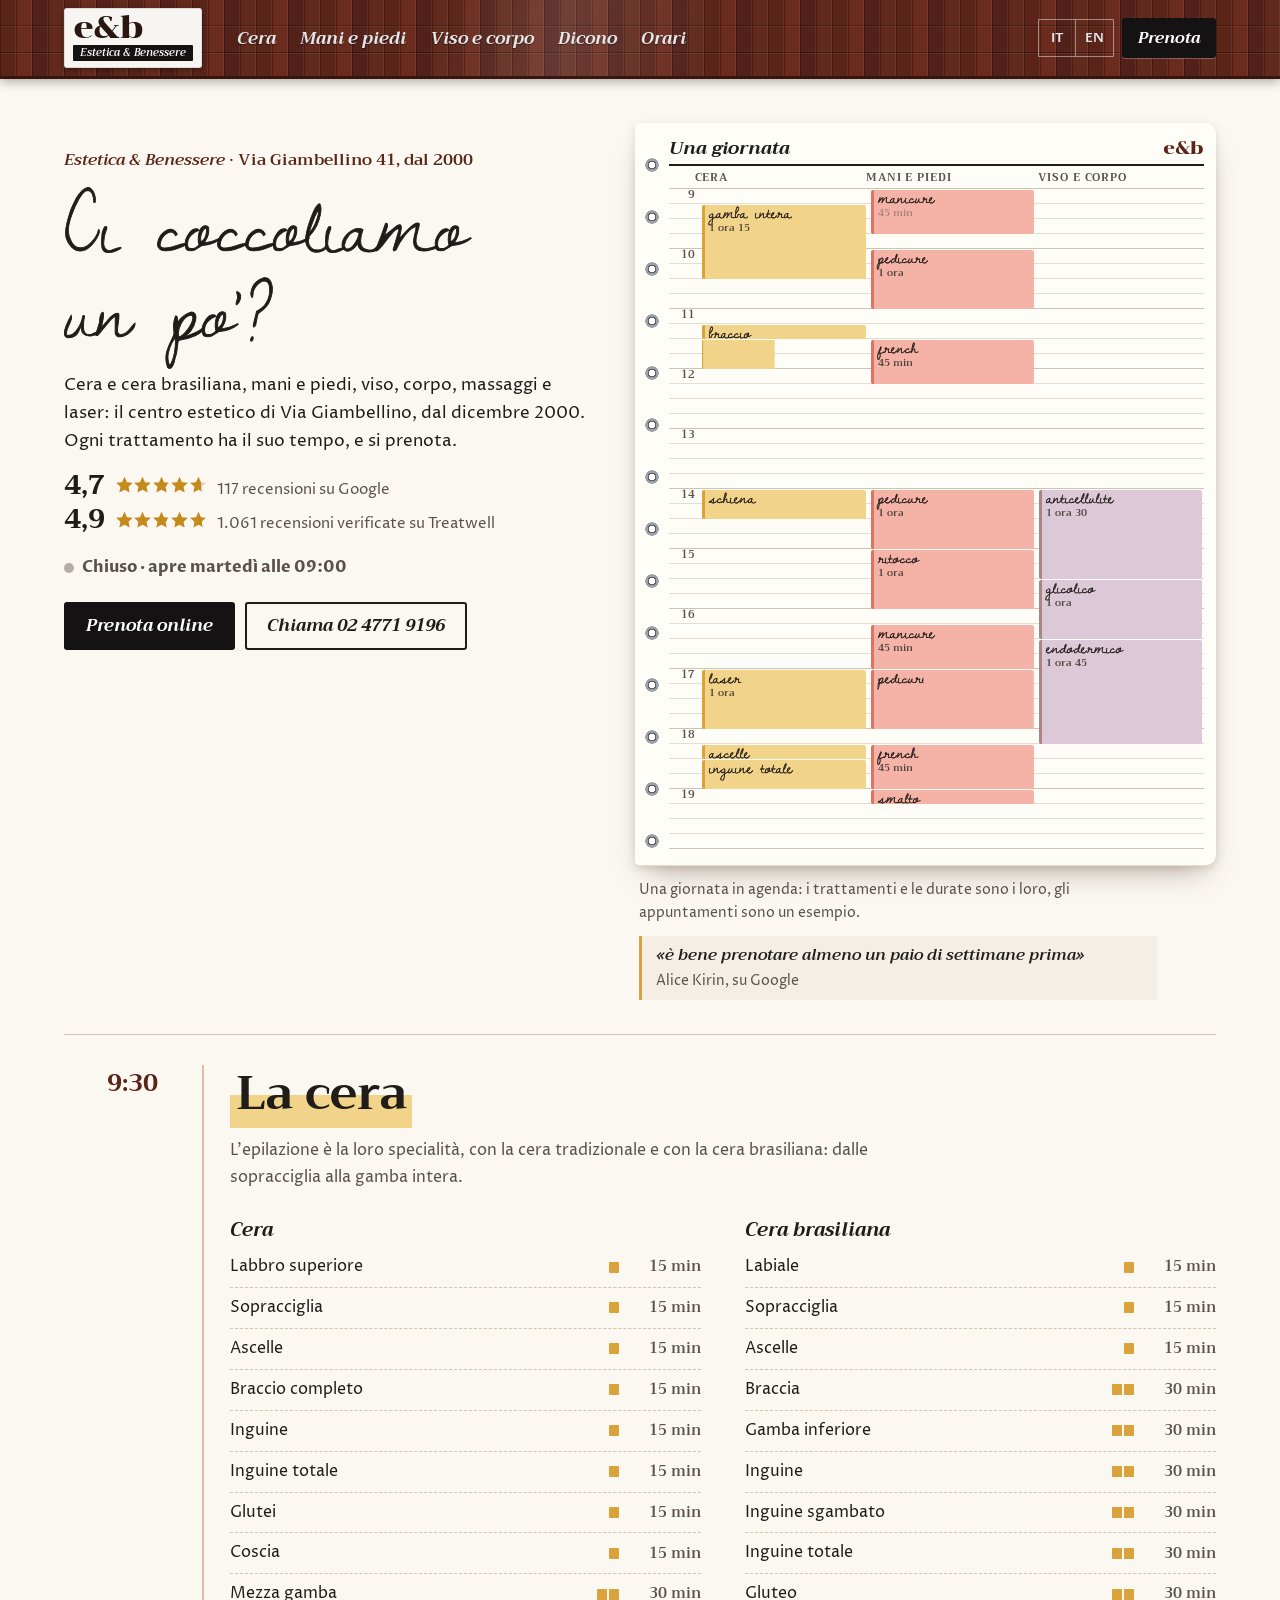
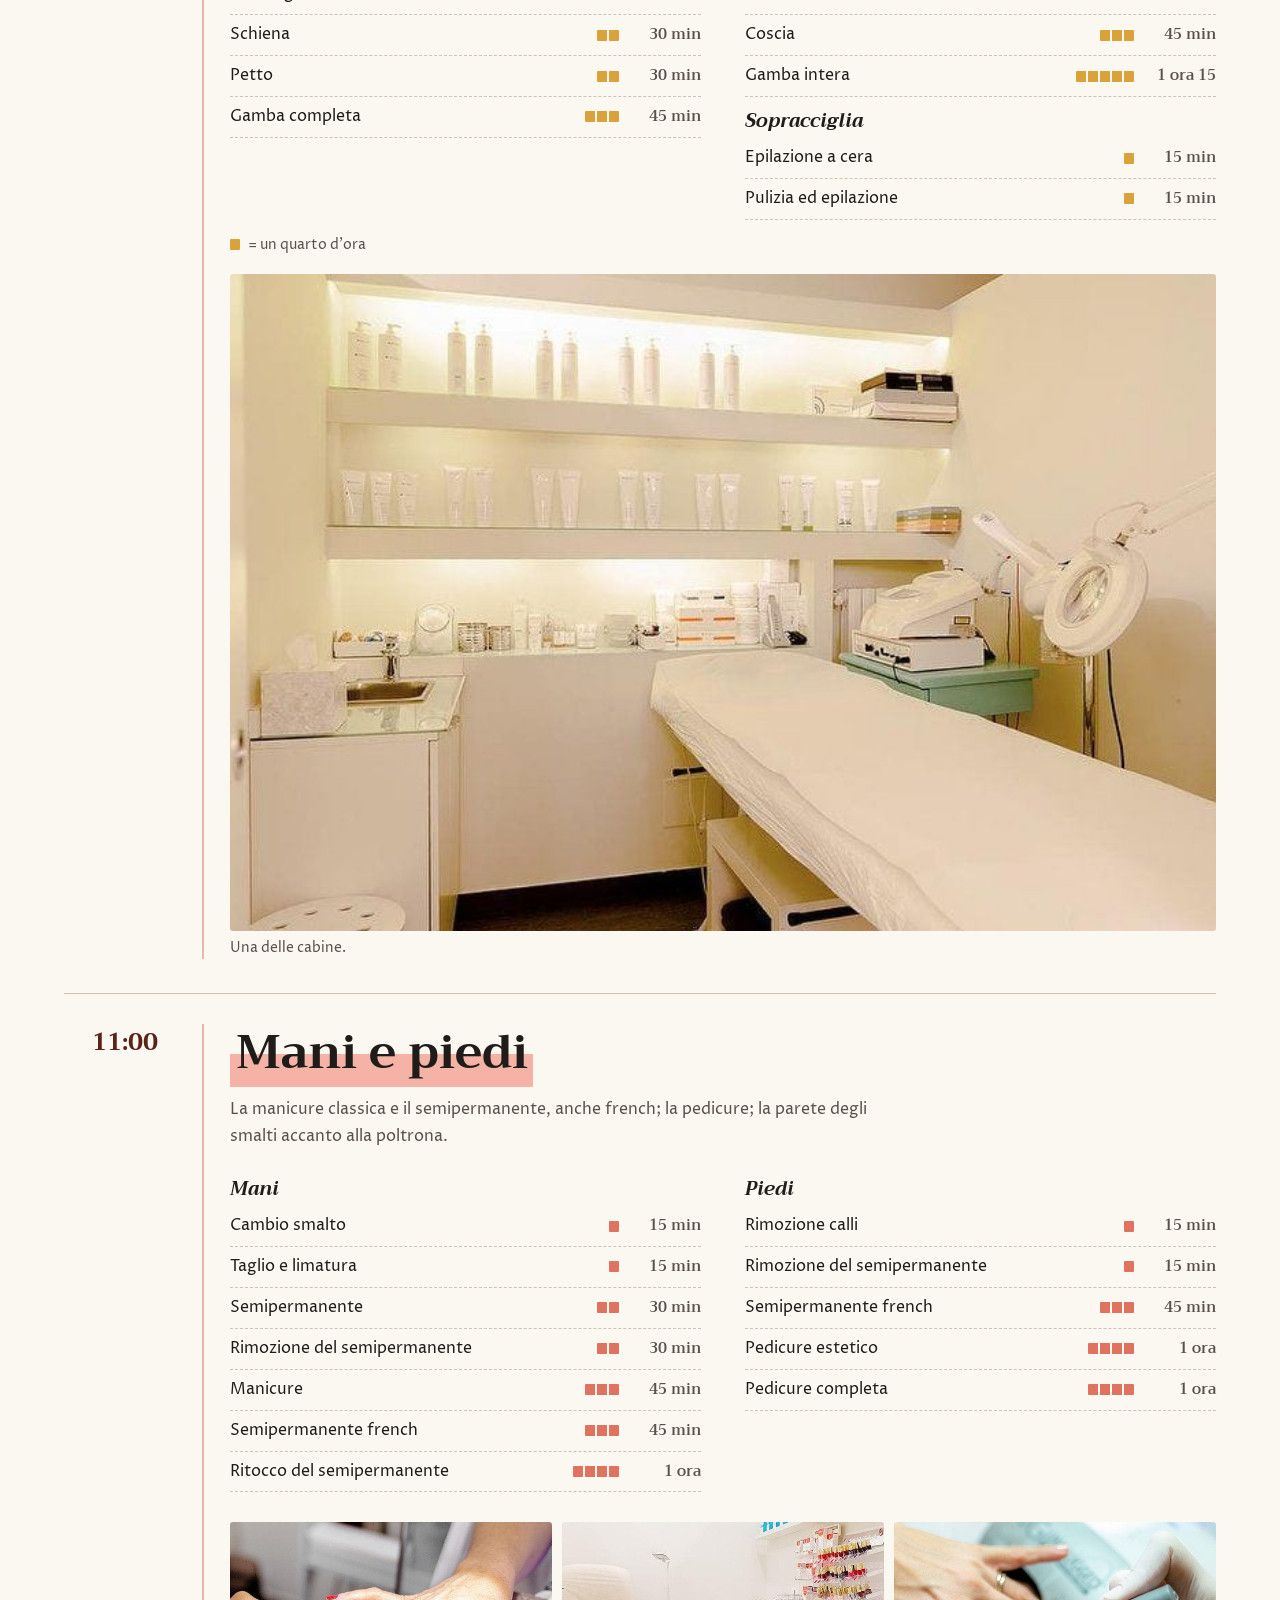
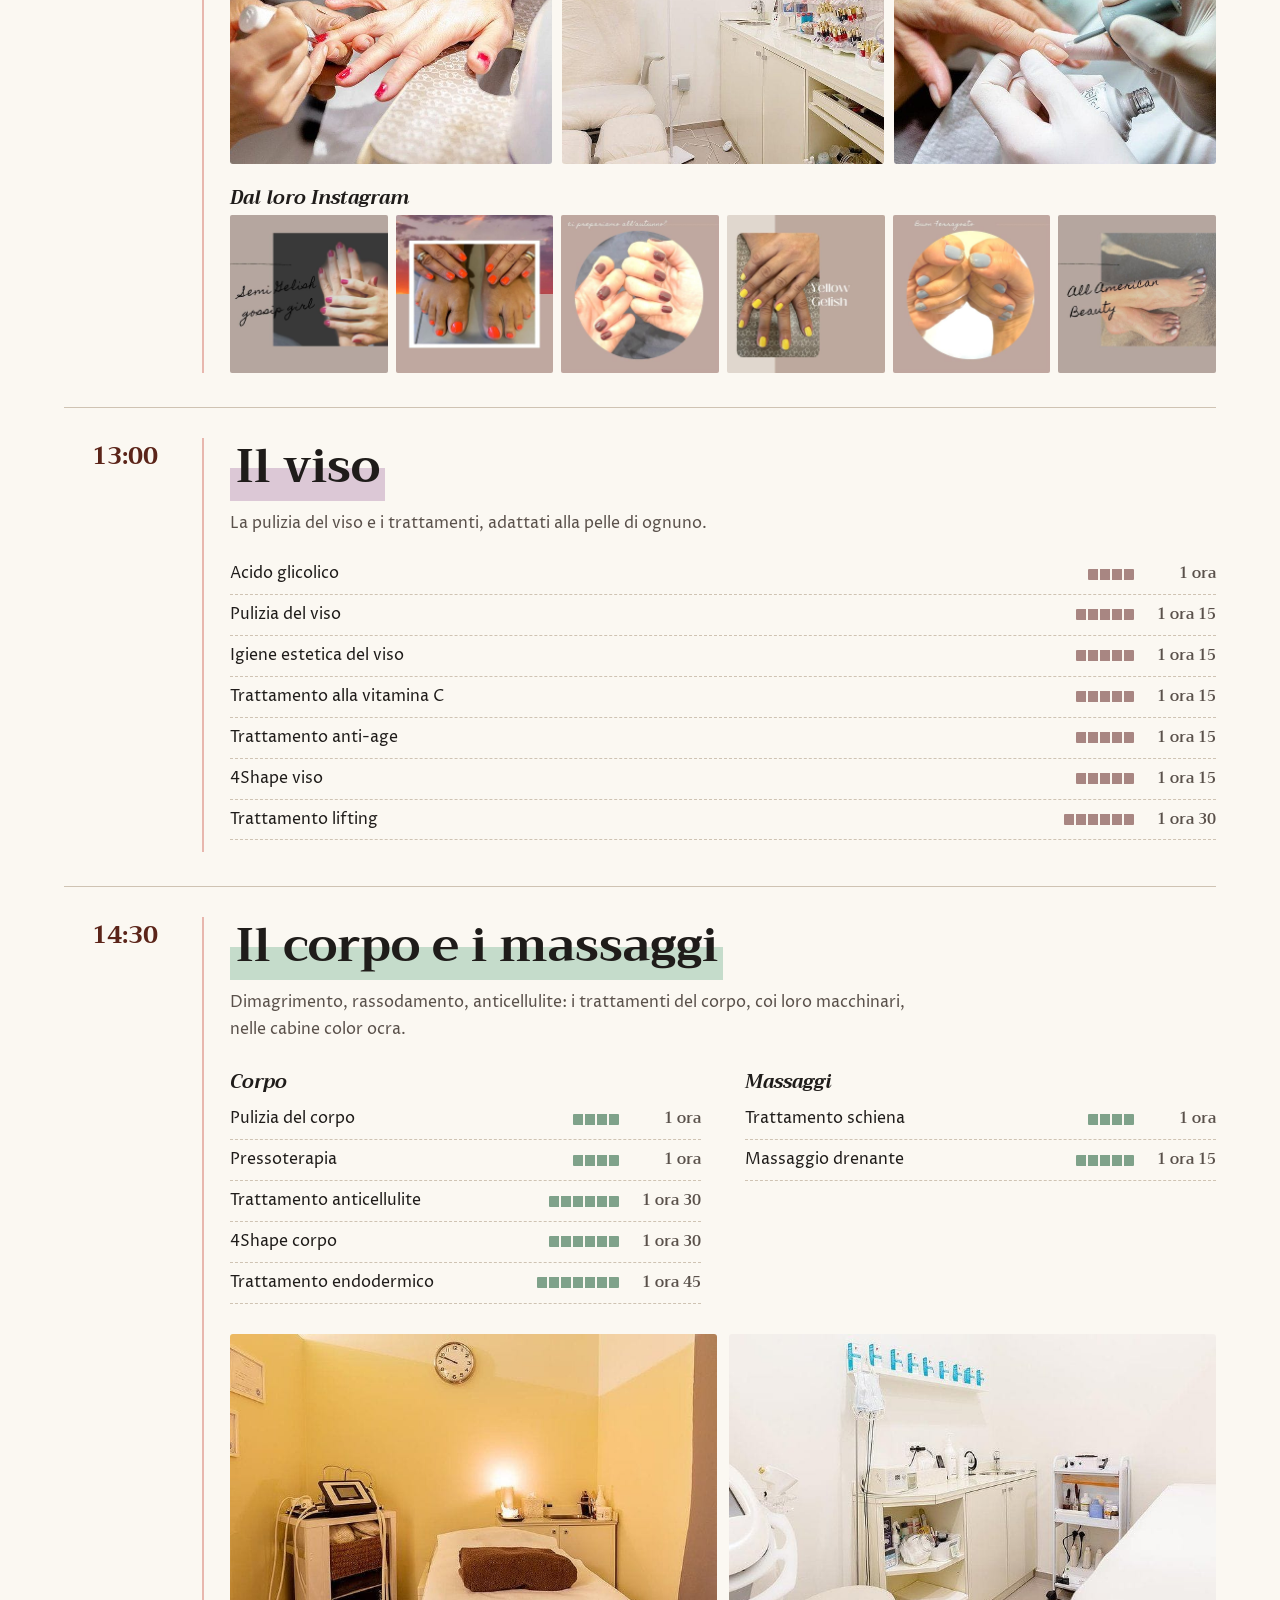
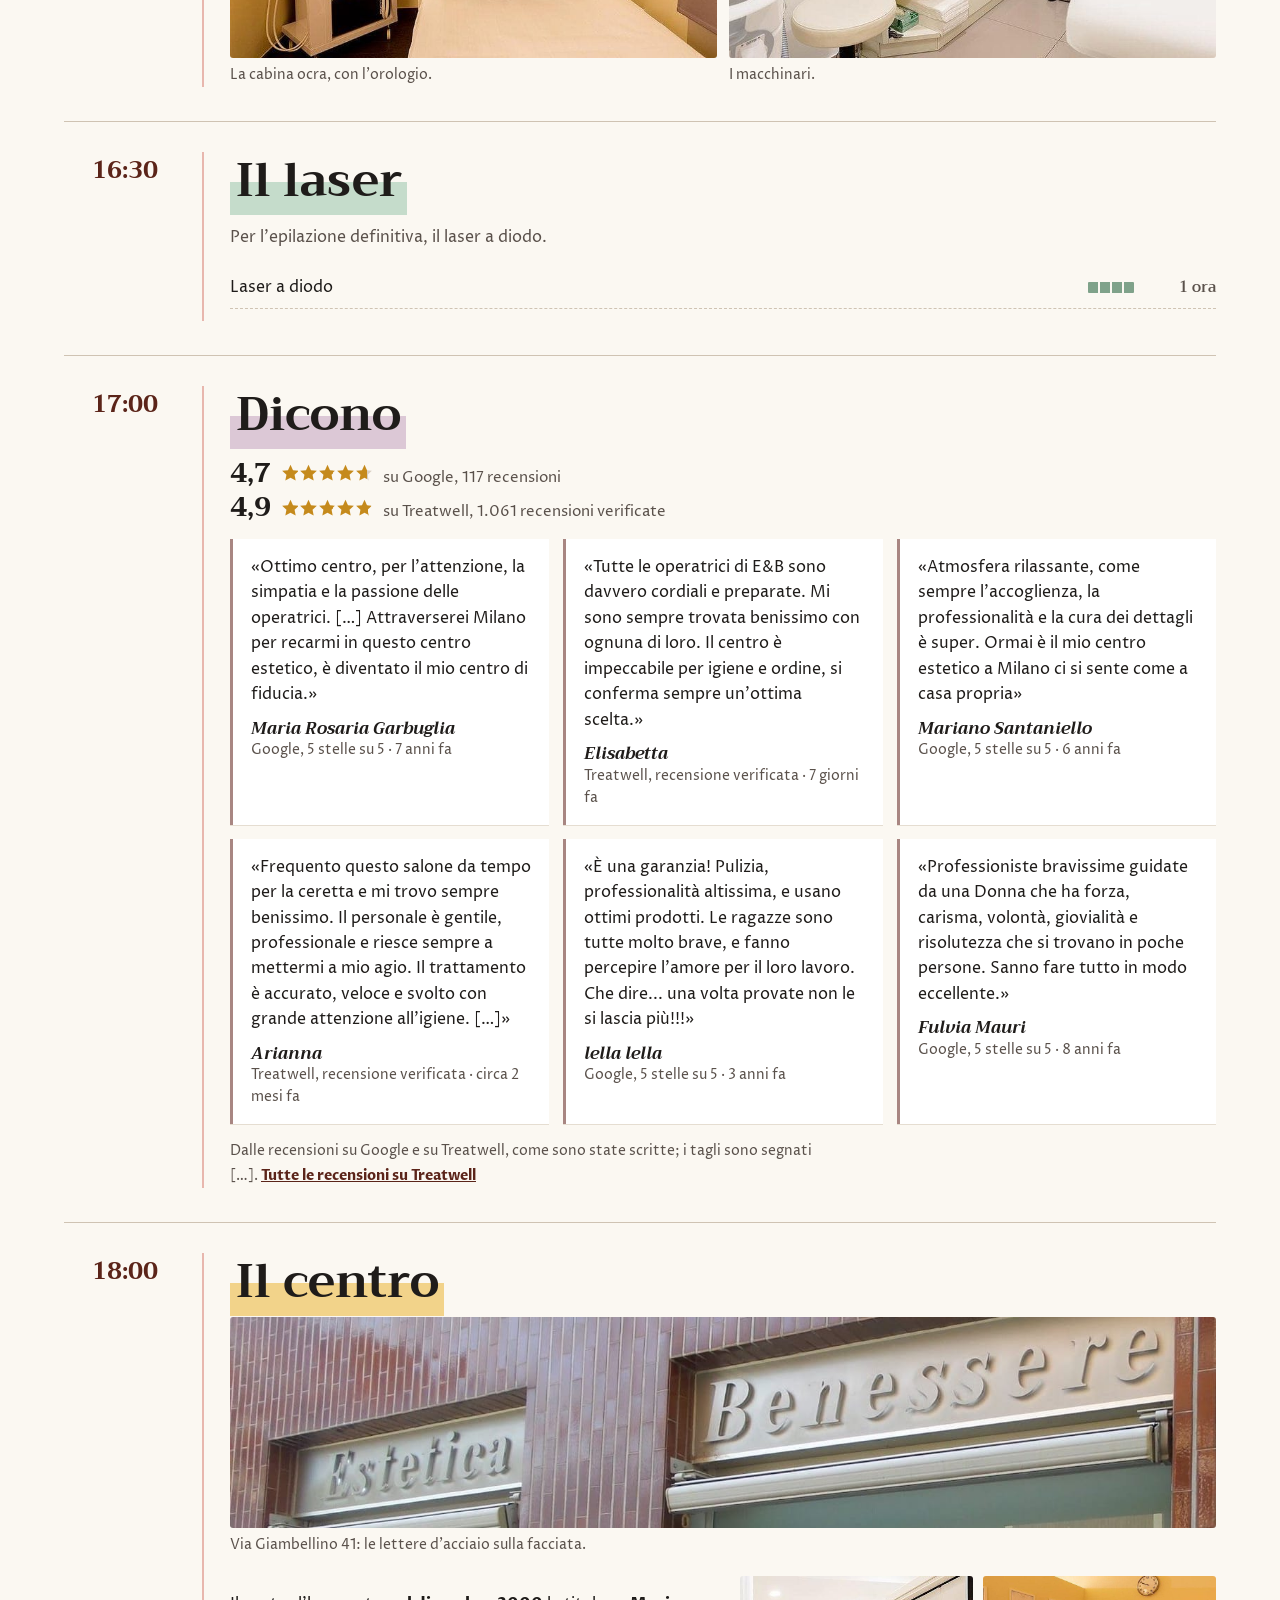
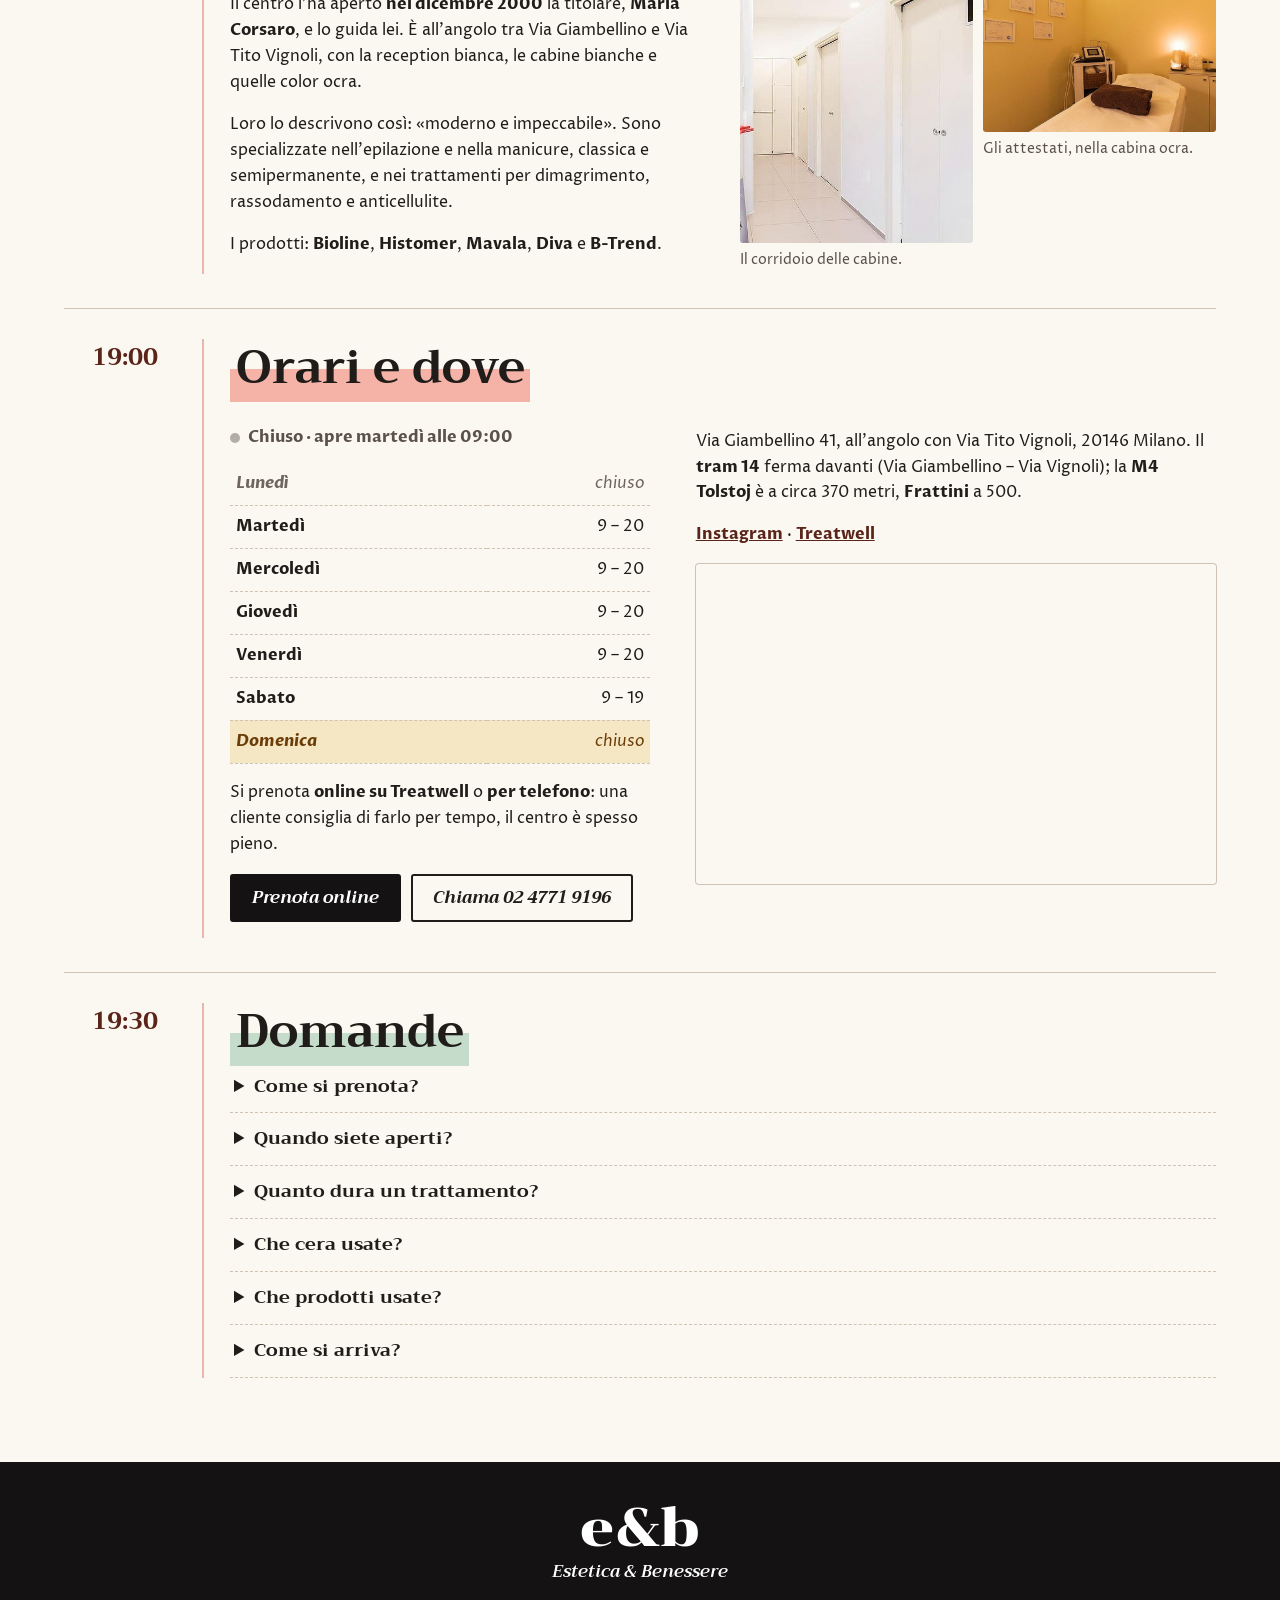
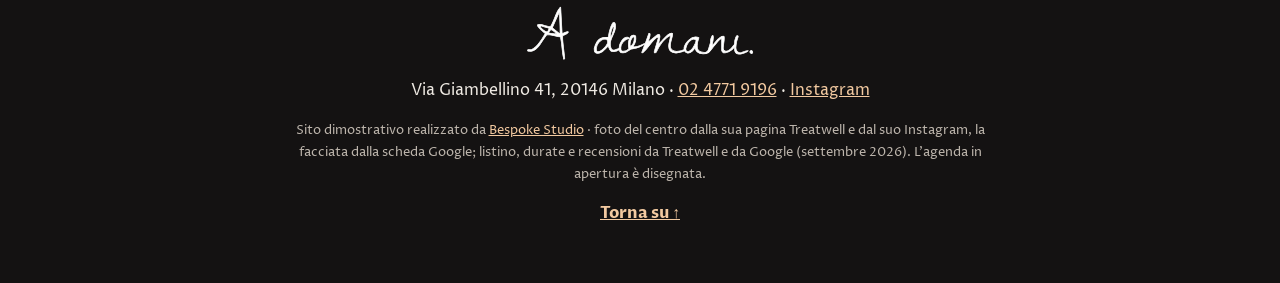
==== index.html @ 87dbe79f "E & B Estetica e Benessere — ci coccoliamo un po'? La loro agenda: una giornata del centro dalle 9 a" ====
<!DOCTYPE html>
<html lang="it" class="no-js">
<head>
<meta charset="utf-8">
<meta name="viewport" content="width=device-width, initial-scale=1">
<script>(function(){var r=document.documentElement;r.classList.remove('no-js');
/* la firma: finché main.js non parte l'agenda è la pagina vuota; se il codice non arriva, dopo 2,5 s la pagina va allo stato finale */
try{if(!matchMedia('(prefers-reduced-motion: reduce)').matches){r.classList.add('firma-attesa');window.__attesaAgenda=setTimeout(function(){r.classList.remove('firma-attesa')},2500)}}catch(e){}})()</script>
<title>E &amp; B Estetica e Benessere — Centro estetico in Via Giambellino 41, Milano</title>
<meta name="description" content="E &amp; B Estetica e Benessere, Via Giambellino 41 a Milano, dal 2000: cera e cera brasiliana, mani e piedi, viso, corpo, massaggi e laser. Si prenota online o allo 02 4771 9196. Dal martedì al sabato.">
<link rel="canonical" href="https://rotenzark.github.io/eb-estetica-benessere-giambellino/">
<meta property="og:type" content="website">
<meta property="og:title" content="E &amp; B Estetica e Benessere — Ci coccoliamo un po'?">
<meta property="og:description" content="Via Giambellino 41, Milano, dal 2000: cera, mani e piedi, viso, corpo, massaggi, laser. L'agenda della giornata, coi trattamenti e le durate.">
<meta property="og:image" content="https://rotenzark.github.io/eb-estetica-benessere-giambellino/img/og.jpg">
<meta property="og:url" content="https://rotenzark.github.io/eb-estetica-benessere-giambellino/">
<meta property="og:locale" content="it_IT">
<meta name="twitter:card" content="summary_large_image">
<meta name="theme-color" content="#5B2419">
<link rel="icon" href="img/favicon.svg" type="image/svg+xml">
<link rel="icon" href="img/favicon-32.png" sizes="32x32" type="image/png">
<link rel="apple-touch-icon" href="img/apple-touch-icon.png">
<link rel="preconnect" href="https://fonts.googleapis.com">
<link rel="preconnect" href="https://fonts.gstatic.com" crossorigin>
<link href="https://fonts.googleapis.com/css2?family=Chonburi&amp;family=Dawning+of+a+New+Day&amp;family=Proza+Libre:ital,wght@0,400;0,600;0,700;1,400&amp;family=Trirong:ital,wght@0,400;0,600;0,700;1,600;1,700&amp;display=swap" rel="stylesheet">
<link rel="stylesheet" href="css/styles.css?v=1">
<script src="https://cdn.jsdelivr.net/npm/gsap@3.12.5/dist/gsap.min.js" defer></script>
<script src="https://cdn.jsdelivr.net/npm/gsap@3.12.5/dist/ScrollTrigger.min.js" defer></script>
<script src="js/main.js?v=1" defer></script>
<script type="application/ld+json">
{"@context":"https://schema.org","@type":"BeautySalon","name":"E & B Estetica e Benessere","alternateName":"Estetica Benessere","description":"Centro estetico in Via Giambellino 41 a Milano, aperto nel dicembre 2000 dalla titolare Maria Corsaro: epilazione con cera e cera brasiliana, manicure e pedicure, trattamenti viso e corpo, massaggi, laser a diodo.","url":"https://rotenzark.github.io/eb-estetica-benessere-giambellino/","image":"https://rotenzark.github.io/eb-estetica-benessere-giambellino/img/og.jpg","telephone":"+39 02 4771 9196","foundingDate":"2000-12","founder":{"@type":"Person","name":"Maria Corsaro"},"address":{"@type":"PostalAddress","streetAddress":"Via Giambellino 41 (angolo Via Tito Vignoli)","postalCode":"20146","addressLocality":"Milano","addressRegion":"MI","addressCountry":"IT"},"geo":{"@type":"GeoCoordinates","latitude":45.45042,"longitude":9.14858},"openingHoursSpecification":[{"@type":"OpeningHoursSpecification","dayOfWeek":["Tuesday","Wednesday","Thursday","Friday"],"opens":"09:00","closes":"20:00"},{"@type":"OpeningHoursSpecification","dayOfWeek":"Saturday","opens":"09:00","closes":"19:00"}],"sameAs":["https://www.instagram.com/estetica.ebenessere/","https://www.treatwell.it/salone/e-b-estetica-e-benessere/"],"aggregateRating":{"@type":"AggregateRating","ratingValue":"4.7","reviewCount":"117","bestRating":"5"}}
</script>
<script type="application/ld+json">
{"@context":"https://schema.org","@type":"FAQPage","mainEntity":[
{"@type":"Question","name":"Come si prenota da E & B Estetica e Benessere?","acceptedAnswer":{"@type":"Answer","text":"Online su Treatwell, oppure per telefono allo 02 4771 9196."}},
{"@type":"Question","name":"Quando è aperto il centro?","acceptedAnswer":{"@type":"Answer","text":"Dal martedì al venerdì dalle 9 alle 20, il sabato dalle 9 alle 19. La domenica e il lunedì è chiuso."}},
{"@type":"Question","name":"Quanto dura un trattamento?","acceptedAnswer":{"@type":"Answer","text":"Dipende dal trattamento: 15 minuti la cera alle ascelle o alle sopracciglia, 45 minuti la manicure, un'ora la pedicure, un'ora e un quarto la pulizia del viso, un'ora e tre quarti il trattamento endodermico. Nel listino ogni trattamento ha la sua durata."}},
{"@type":"Question","name":"Che cera usate?","acceptedAnswer":{"@type":"Answer","text":"La cera tradizionale e la cera brasiliana, per tutte le zone: dalle sopracciglia alle gambe. Per l'epilazione definitiva c'è il laser a diodo."}},
{"@type":"Question","name":"Che prodotti usate?","acceptedAnswer":{"@type":"Answer","text":"Bioline, Histomer, Mavala, Diva e B-Trend."}},
{"@type":"Question","name":"Come si arriva?","acceptedAnswer":{"@type":"Answer","text":"Il centro è in Via Giambellino 41, all'angolo con Via Tito Vignoli. Il tram 14 ferma davanti (Via Giambellino – Via Vignoli); la M4 Tolstoj è a circa 370 metri."}}
]}
</script>
</head>
<body>

<a class="salta" href="#contenuto" data-i18n="m.salta">Vai al contenuto</a>

<header class="facciata" id="testata">
  <div class="facciata__dentro">
    <a class="marchio" href="#inizio" aria-label="E &amp; B Estetica e Benessere, torna all'inizio" data-i18n-aria="m.top">
      <span class="marchio__eb" aria-hidden="true">e&amp;b</span>
      <span class="marchio__nastro" aria-hidden="true">Estetica &amp; Benessere</span>
    </a>
    <nav id="mainNav" class="voci" aria-label="Le ore della giornata" data-i18n-aria="m.nav">
      <a href="#cera" data-i18n="n.cera">Cera</a>
      <a href="#mani" data-i18n="n.mani">Mani e piedi</a>
      <a href="#viso" data-i18n="n.viso">Viso e corpo</a>
      <a href="#dicono" data-i18n="n.dicono">Dicono</a>
      <a href="#orari" data-i18n="n.orari">Orari</a>
    </nav>
    <div class="facciata__azioni">
      <div class="lingue" role="group" aria-label="Lingua" data-i18n-aria="m.lingua">
        <button type="button" data-lang="it" aria-pressed="true">IT</button>
        <button type="button" data-lang="en" aria-pressed="false">EN</button>
      </div>
      <a class="prenota" href="https://www.treatwell.it/salone/e-b-estetica-e-benessere/" target="_blank" rel="noopener" data-i18n="t.prenota">Prenota</a>
      <button id="burger" class="burger" type="button" aria-expanded="false" aria-controls="menuMobile" aria-label="Apri il menu" data-i18n-aria="m.menu"><span></span><span></span><span></span></button>
    </div>
  </div>
</header>

<nav id="menuMobile" class="menu-mobile" hidden aria-label="Le ore della giornata" data-i18n-aria="m.nav">
  <a href="#cera" data-i18n="n.cera">Cera</a>
  <a href="#mani" data-i18n="n.mani">Mani e piedi</a>
  <a href="#viso" data-i18n="n.viso">Viso e corpo</a>
  <a href="#laser" data-i18n="n.laser">Laser</a>
  <a href="#dicono" data-i18n="n.dicono">Dicono</a>
  <a href="#centro" data-i18n="n.centro">Il centro</a>
  <a href="#orari" data-i18n="n.orari">Orari</a>
  <a class="menu-mobile__chiama" href="tel:+390247719196"><span data-i18n="t.chiama">Chiama</span> <span class="intero">02 4771 9196</span></a>
</nav>

<main id="contenuto">

  <!-- ══════ L'APERTURA: la frase scritta a mano e l'agenda di oggi ══════ -->
  <section id="inizio" class="apertura" aria-labelledby="titolo">
    <div class="apertura__testo">
      <p class="apertura__sopra"><span class="corsivo" data-i18n="h.sopra">Estetica &amp; Benessere</span> <span data-i18n="h.dove">· Via Giambellino 41, dal 2000</span></p>
      <h1 id="titolo" class="apertura__titolo" data-i18n="h.titolo">Ci coccoliamo un po'?</h1>
      <p class="apertura__frase" data-i18n="h.testo">Cera e cera brasiliana, mani e piedi, viso, corpo, massaggi e laser: il centro estetico di Via Giambellino, dal dicembre 2000. Ogni trattamento ha il suo tempo, e si prenota.</p>
      <div class="voti">
        <p class="voto"><b class="voto__n" data-i18n="h.ng">4,7</b> <span class="stelle" aria-hidden="true" style="--voto:.94"></span> <span class="voto__su" data-i18n="h.vg">117 recensioni su Google</span></p>
        <p class="voto"><b class="voto__n" data-i18n="h.nt">4,9</b> <span class="stelle" aria-hidden="true" style="--voto:.98"></span> <span class="voto__su" data-i18n="h.vt">1.061 recensioni verificate su Treatwell</span></p>
      </div>
      <p class="stato" id="orarioStato">Dal martedì al venerdì 9–20, il sabato 9–19</p>
      <div class="apertura__azioni">
        <a class="bottone bottone--pieno" href="https://www.treatwell.it/salone/e-b-estetica-e-benessere/" target="_blank" rel="noopener" data-i18n="h.prenota">Prenota online</a>
        <a class="bottone" href="tel:+390247719196"><span data-i18n="t.chiama">Chiama</span>&nbsp;<span class="intero">02 4771 9196</span></a>
      </div>
    </div>
    <figure class="agenda" id="agenda" data-firma="fatta">
      <div class="agenda__pagina">
        <span class="agenda__anelli" aria-hidden="true"></span>
        <!--AGENDA--><div class="agenda__testa"><p class="agenda__giorno" id="agendaGiorno" data-i18n="ag.giorno">Una giornata</p><p class="agenda__monogramma" aria-hidden="true">e&amp;b</p></div><div class="agenda__colonne" aria-hidden="true"><span></span><span data-i18n="ag.c1">Cera</span><span data-i18n="ag.c2">Mani e piedi</span><span data-i18n="ag.c3">Viso e corpo</span></div><div class="agenda__griglia" id="agendaGriglia" role="img" aria-label="Una giornata in agenda, dalle 9 alle 20: trentuno appuntamenti tra cera, mani e piedi, viso e corpo" data-i18n-aria="ag.aria"><span class="agenda__ora" style="grid-row:1">9</span><span class="agenda__ora" style="grid-row:5">10</span><span class="agenda__ora" style="grid-row:9">11</span><span class="agenda__ora" style="grid-row:13">12</span><span class="agenda__ora" style="grid-row:17">13</span><span class="agenda__ora" style="grid-row:21">14</span><span class="agenda__ora" style="grid-row:25">15</span><span class="agenda__ora" style="grid-row:29">16</span><span class="agenda__ora" style="grid-row:33">17</span><span class="agenda__ora" style="grid-row:37">18</span><span class="agenda__ora" style="grid-row:41">19</span><span class="appunt appunt--c1" id="ap0" style="grid-column:2;grid-row:1 / span 1"><span class="appunt__evid"></span><span class="appunt__nome" data-i18n="ag.ascelle">ascelle</span></span><span class="appunt appunt--c1 appunt--lungo" id="ap1" style="grid-column:2;grid-row:2 / span 5"><span class="appunt__evid"></span><span class="appunt__nome" data-i18n="ag.gambaIntera">gamba intera</span><span class="appunt__durata" data-i18n="du.75">1 ora 15</span></span><span class="appunt appunt--c1" id="ap2" style="grid-column:2;grid-row:7 / span 2"><span class="appunt__evid"></span><span class="appunt__nome" data-i18n="ag.inguine">inguine</span></span><span class="appunt appunt--c1" id="ap3" style="grid-column:2;grid-row:10 / span 1"><span class="appunt__evid"></span><span class="appunt__nome" data-i18n="ag.braccio">braccio</span></span><span class="appunt appunt--c1" id="ap4" style="grid-column:2;grid-row:11 / span 2"><span class="appunt__evid"></span><span class="appunt__nome" data-i18n="ag.mezzaGamba">mezza gamba</span></span><span class="appunt appunt--c1" id="ap5" style="grid-column:2;grid-row:21 / span 2"><span class="appunt__evid"></span><span class="appunt__nome" data-i18n="ag.schiena">schiena</span></span><span class="appunt appunt--c1" id="ap6" style="grid-column:2;grid-row:23 / span 2"><span class="appunt__evid"></span><span class="appunt__nome" data-i18n="ag.braccia">braccia</span></span><span class="appunt appunt--c1" id="ap7" style="grid-column:2;grid-row:26 / span 1"><span class="appunt__evid"></span><span class="appunt__nome" data-i18n="ag.labbro">labbro</span></span><span class="appunt appunt--c1 appunt--lungo" id="ap8" style="grid-column:2;grid-row:29 / span 3"><span class="appunt__evid"></span><span class="appunt__nome" data-i18n="ag.gambaCompleta">gamba completa</span><span class="appunt__durata" data-i18n="du.45">45 min</span></span><span class="appunt appunt--c1 appunt--lungo" id="ap9" style="grid-column:2;grid-row:33 / span 4"><span class="appunt__evid"></span><span class="appunt__nome" data-i18n="ag.laser">laser</span><span class="appunt__durata" data-i18n="du.60">1 ora</span></span><span class="appunt appunt--c1" id="ap10" style="grid-column:2;grid-row:38 / span 1"><span class="appunt__evid"></span><span class="appunt__nome" data-i18n="ag.ascelle">ascelle</span></span><span class="appunt appunt--c1" id="ap11" style="grid-column:2;grid-row:39 / span 2"><span class="appunt__evid"></span><span class="appunt__nome" data-i18n="ag.inguineTotale">inguine totale</span></span><span class="appunt appunt--c1" id="ap12" style="grid-column:2;grid-row:42 / span 1"><span class="appunt__evid"></span><span class="appunt__nome" data-i18n="ag.coscia">coscia</span></span><span class="appunt appunt--c2 appunt--lungo" id="ap13" style="grid-column:3;grid-row:1 / span 3"><span class="appunt__evid"></span><span class="appunt__nome" data-i18n="ag.manicure">manicure</span><span class="appunt__durata" data-i18n="du.45">45 min</span></span><span class="appunt appunt--c2 appunt--lungo" id="ap14" style="grid-column:3;grid-row:5 / span 4"><span class="appunt__evid"></span><span class="appunt__nome" data-i18n="ag.pedicure">pedicure</span><span class="appunt__durata" data-i18n="du.60">1 ora</span></span><span class="appunt appunt--c2" id="ap15" style="grid-column:3;grid-row:9 / span 1"><span class="appunt__evid"></span><span class="appunt__nome" data-i18n="ag.smalto">smalto</span></span><span class="appunt appunt--c2 appunt--lungo" id="ap16" style="grid-column:3;grid-row:11 / span 3"><span class="appunt__evid"></span><span class="appunt__nome" data-i18n="ag.french">french</span><span class="appunt__durata" data-i18n="du.45">45 min</span></span><span class="appunt appunt--c2" id="ap17" style="grid-column:3;grid-row:14 / span 1"><span class="appunt__evid"></span><span class="appunt__nome" data-i18n="ag.calli">calli</span></span><span class="appunt appunt--c2 appunt--lungo" id="ap18" style="grid-column:3;grid-row:21 / span 4"><span class="appunt__evid"></span><span class="appunt__nome" data-i18n="ag.pedicure">pedicure</span><span class="appunt__durata" data-i18n="du.60">1 ora</span></span><span class="appunt appunt--c2 appunt--lungo" id="ap19" style="grid-column:3;grid-row:25 / span 4"><span class="appunt__evid"></span><span class="appunt__nome" data-i18n="ag.ritocco">ritocco</span><span class="appunt__durata" data-i18n="du.60">1 ora</span></span><span class="appunt appunt--c2 appunt--lungo" id="ap20" style="grid-column:3;grid-row:30 / span 3"><span class="appunt__evid"></span><span class="appunt__nome" data-i18n="ag.manicure">manicure</span><span class="appunt__durata" data-i18n="du.45">45 min</span></span><span class="appunt appunt--c2 appunt--lungo" id="ap21" style="grid-column:3;grid-row:33 / span 4"><span class="appunt__evid"></span><span class="appunt__nome" data-i18n="ag.pedicure">pedicure</span><span class="appunt__durata" data-i18n="du.60">1 ora</span></span><span class="appunt appunt--c2 appunt--lungo" id="ap22" style="grid-column:3;grid-row:38 / span 3"><span class="appunt__evid"></span><span class="appunt__nome" data-i18n="ag.french">french</span><span class="appunt__durata" data-i18n="du.45">45 min</span></span><span class="appunt appunt--c2" id="ap23" style="grid-column:3;grid-row:41 / span 1"><span class="appunt__evid"></span><span class="appunt__nome" data-i18n="ag.smalto">smalto</span></span><span class="appunt appunt--c3 appunt--lungo" id="ap24" style="grid-column:4;grid-row:1 / span 4"><span class="appunt__evid"></span><span class="appunt__nome" data-i18n="ag.pressoterapia">pressoterapia</span><span class="appunt__durata" data-i18n="du.60">1 ora</span></span><span class="appunt appunt--c3 appunt--lungo" id="ap25" style="grid-column:4;grid-row:6 / span 5"><span class="appunt__evid"></span><span class="appunt__nome" data-i18n="ag.puliziaViso">pulizia viso</span><span class="appunt__durata" data-i18n="du.75">1 ora 15</span></span><span class="appunt appunt--c3 appunt--lungo" id="ap26" style="grid-column:4;grid-row:11 / span 5"><span class="appunt__evid"></span><span class="appunt__nome" data-i18n="ag.drenante">drenante</span><span class="appunt__durata" data-i18n="du.75">1 ora 15</span></span><span class="appunt appunt--c3 appunt--lungo" id="ap27" style="grid-column:4;grid-row:21 / span 6"><span class="appunt__evid"></span><span class="appunt__nome" data-i18n="ag.anticellulite">anticellulite</span><span class="appunt__durata" data-i18n="du.90">1 ora 30</span></span><span class="appunt appunt--c3 appunt--lungo" id="ap28" style="grid-column:4;grid-row:27 / span 4"><span class="appunt__evid"></span><span class="appunt__nome" data-i18n="ag.glicolico">glicolico</span><span class="appunt__durata" data-i18n="du.60">1 ora</span></span><span class="appunt appunt--c3 appunt--lungo" id="ap29" style="grid-column:4;grid-row:31 / span 7"><span class="appunt__evid"></span><span class="appunt__nome" data-i18n="ag.endodermico">endodermico</span><span class="appunt__durata" data-i18n="du.105">1 ora 45</span></span><span class="appunt appunt--c3 appunt--lungo" id="ap30" style="grid-column:4;grid-row:38 / span 6"><span class="appunt__evid"></span><span class="appunt__nome" data-i18n="ag.lifting">lifting</span><span class="appunt__durata" data-i18n="du.90">1 ora 30</span></span><span class="agenda__adesso" id="agendaAdesso" hidden><span class="agenda__adesso-ora" id="agendaAdessoOra"></span></span></div><p class="agenda__timbro" id="agendaTimbro" hidden></p><!--/AGENDA-->
      </div>
      <figcaption class="agenda__didascalia">
        <p data-i18n="ag.nota">Una giornata in agenda: i trattamenti e le durate sono i loro, gli appuntamenti sono un esempio.</p>
        <blockquote class="citazione">
          <p>«è bene prenotare almeno un paio di settimane prima»</p>
          <footer data-i18n="ag.fonte">Alice Kirin, su Google</footer>
        </blockquote>
      </figcaption>
    </figure>
  </section>

  <div class="giornata">

    <!-- 9:30 · la cera -->
    <section id="cera" class="appuntamento appuntamento--cera" aria-labelledby="ceraT">
      <p class="appuntamento__ora" aria-hidden="true">9:30</p>
      <div class="appuntamento__corpo">
        <h2 id="ceraT" class="appuntamento__titolo" data-i18n="ce.titolo">La cera</h2>
        <p class="appuntamento__sotto" data-i18n="ce.sotto">L'epilazione è la loro specialità, con la cera tradizionale e con la cera brasiliana: dalle sopracciglia alla gamba intera.</p>
        <div class="listini">
          <div>
            <h3 class="listino__titolo" data-i18n="ce.t1">Cera</h3>
            <ul class="listino">
              <li><span data-i18n="ce.labbro">Labbro superiore</span><span class="quarti" style="--q:1"></span><span class="durata" data-i18n="du.15">15 min</span></li>
              <li><span data-i18n="ce.sopracciglia">Sopracciglia</span><span class="quarti" style="--q:1"></span><span class="durata" data-i18n="du.15">15 min</span></li>
              <li><span data-i18n="ce.ascelle">Ascelle</span><span class="quarti" style="--q:1"></span><span class="durata" data-i18n="du.15">15 min</span></li>
              <li><span data-i18n="ce.braccio">Braccio completo</span><span class="quarti" style="--q:1"></span><span class="durata" data-i18n="du.15">15 min</span></li>
              <li><span data-i18n="ce.inguine">Inguine</span><span class="quarti" style="--q:1"></span><span class="durata" data-i18n="du.15">15 min</span></li>
              <li><span data-i18n="ce.inguineTot">Inguine totale</span><span class="quarti" style="--q:1"></span><span class="durata" data-i18n="du.15">15 min</span></li>
              <li><span data-i18n="ce.glutei">Glutei</span><span class="quarti" style="--q:1"></span><span class="durata" data-i18n="du.15">15 min</span></li>
              <li><span data-i18n="ce.coscia">Coscia</span><span class="quarti" style="--q:1"></span><span class="durata" data-i18n="du.15">15 min</span></li>
              <li><span data-i18n="ce.mezza">Mezza gamba</span><span class="quarti" style="--q:2"></span><span class="durata" data-i18n="du.30">30 min</span></li>
              <li><span data-i18n="ce.schiena">Schiena</span><span class="quarti" style="--q:2"></span><span class="durata" data-i18n="du.30">30 min</span></li>
              <li><span data-i18n="ce.petto">Petto</span><span class="quarti" style="--q:2"></span><span class="durata" data-i18n="du.30">30 min</span></li>
              <li><span data-i18n="ce.gamba">Gamba completa</span><span class="quarti" style="--q:3"></span><span class="durata" data-i18n="du.45">45 min</span></li>
            </ul>
          </div>
          <div>
            <h3 class="listino__titolo" data-i18n="ce.t2">Cera brasiliana</h3>
            <ul class="listino">
              <li><span data-i18n="ce.labiale">Labiale</span><span class="quarti" style="--q:1"></span><span class="durata" data-i18n="du.15">15 min</span></li>
              <li><span data-i18n="ce.sopracciglia">Sopracciglia</span><span class="quarti" style="--q:1"></span><span class="durata" data-i18n="du.15">15 min</span></li>
              <li><span data-i18n="ce.ascelle">Ascelle</span><span class="quarti" style="--q:1"></span><span class="durata" data-i18n="du.15">15 min</span></li>
              <li><span data-i18n="ce.braccia">Braccia</span><span class="quarti" style="--q:2"></span><span class="durata" data-i18n="du.30">30 min</span></li>
              <li><span data-i18n="ce.gambaInf">Gamba inferiore</span><span class="quarti" style="--q:2"></span><span class="durata" data-i18n="du.30">30 min</span></li>
              <li><span data-i18n="ce.inguine">Inguine</span><span class="quarti" style="--q:2"></span><span class="durata" data-i18n="du.30">30 min</span></li>
              <li><span data-i18n="ce.sgambato">Inguine sgambato</span><span class="quarti" style="--q:2"></span><span class="durata" data-i18n="du.30">30 min</span></li>
              <li><span data-i18n="ce.inguineTot">Inguine totale</span><span class="quarti" style="--q:2"></span><span class="durata" data-i18n="du.30">30 min</span></li>
              <li><span data-i18n="ce.gluteo">Gluteo</span><span class="quarti" style="--q:2"></span><span class="durata" data-i18n="du.30">30 min</span></li>
              <li><span data-i18n="ce.coscia">Coscia</span><span class="quarti" style="--q:3"></span><span class="durata" data-i18n="du.45">45 min</span></li>
              <li><span data-i18n="ce.gambaIntera">Gamba intera</span><span class="quarti" style="--q:5"></span><span class="durata" data-i18n="du.75">1 ora 15</span></li>
            </ul>
            <h3 class="listino__titolo" data-i18n="ce.t3">Sopracciglia</h3>
            <ul class="listino">
              <li><span data-i18n="ce.sop1">Epilazione a cera</span><span class="quarti" style="--q:1"></span><span class="durata" data-i18n="du.15">15 min</span></li>
              <li><span data-i18n="ce.sop2">Pulizia ed epilazione</span><span class="quarti" style="--q:1"></span><span class="durata" data-i18n="du.15">15 min</span></li>
            </ul>
          </div>
        </div>
        <p class="legenda" aria-hidden="true"><span class="quarti" style="--q:1"></span> <span data-i18n="ce.legenda">= un quarto d'ora</span></p>
        <figure class="reveal foto-larga"><button type="button" class="foto" data-full="img/cabina-bianca.jpg" aria-label="Ingrandisci la foto" data-i18n-aria="m.ingrandisci"><img src="img/cabina-bianca.jpg" width="720" height="480" alt="Una cabina bianca: il lettino, la lampada con la lente, le mensole illuminate coi flaconi." data-i18n-alt="a.cabinaBianca"></button><figcaption data-i18n="c.cabinaBianca">Una delle cabine.</figcaption></figure>
      </div>
    </section>

    <!-- 11:00 · mani e piedi -->
    <section id="mani" class="appuntamento appuntamento--mani" aria-labelledby="maniT">
      <p class="appuntamento__ora" aria-hidden="true">11:00</p>
      <div class="appuntamento__corpo">
        <h2 id="maniT" class="appuntamento__titolo" data-i18n="ma.titolo">Mani e piedi</h2>
        <p class="appuntamento__sotto" data-i18n="ma.sotto">La manicure classica e il semipermanente, anche french; la pedicure; la parete degli smalti accanto alla poltrona.</p>
        <div class="listini">
          <div>
            <h3 class="listino__titolo" data-i18n="ma.t1">Mani</h3>
            <ul class="listino">
              <li><span data-i18n="ma.cambio">Cambio smalto</span><span class="quarti" style="--q:1"></span><span class="durata" data-i18n="du.15">15 min</span></li>
              <li><span data-i18n="ma.taglio">Taglio e limatura</span><span class="quarti" style="--q:1"></span><span class="durata" data-i18n="du.15">15 min</span></li>
              <li><span data-i18n="ma.semi">Semipermanente</span><span class="quarti" style="--q:2"></span><span class="durata" data-i18n="du.30">30 min</span></li>
              <li><span data-i18n="ma.rimozione">Rimozione del semipermanente</span><span class="quarti" style="--q:2"></span><span class="durata" data-i18n="du.30">30 min</span></li>
              <li><span data-i18n="ma.manicure">Manicure</span><span class="quarti" style="--q:3"></span><span class="durata" data-i18n="du.45">45 min</span></li>
              <li><span data-i18n="ma.french">Semipermanente french</span><span class="quarti" style="--q:3"></span><span class="durata" data-i18n="du.45">45 min</span></li>
              <li><span data-i18n="ma.ritocco">Ritocco del semipermanente</span><span class="quarti" style="--q:4"></span><span class="durata" data-i18n="du.60">1 ora</span></li>
            </ul>
          </div>
          <div>
            <h3 class="listino__titolo" data-i18n="ma.t2">Piedi</h3>
            <ul class="listino">
              <li><span data-i18n="ma.calli">Rimozione calli</span><span class="quarti" style="--q:1"></span><span class="durata" data-i18n="du.15">15 min</span></li>
              <li><span data-i18n="ma.rimozione">Rimozione del semipermanente</span><span class="quarti" style="--q:1"></span><span class="durata" data-i18n="du.15">15 min</span></li>
              <li><span data-i18n="ma.french">Semipermanente french</span><span class="quarti" style="--q:3"></span><span class="durata" data-i18n="du.45">45 min</span></li>
              <li><span data-i18n="ma.pedEst">Pedicure estetico</span><span class="quarti" style="--q:4"></span><span class="durata" data-i18n="du.60">1 ora</span></li>
              <li><span data-i18n="ma.pedCompl">Pedicure completa</span><span class="quarti" style="--q:4"></span><span class="durata" data-i18n="du.60">1 ora</span></li>
            </ul>
          </div>
        </div>
        <div class="foto-fila">
          <figure class="reveal"><button type="button" class="foto" data-full="img/smalto.jpg" aria-label="Ingrandisci la foto" data-i18n-aria="m.ingrandisci"><img src="img/smalto.jpg" width="720" height="480" alt="Lo smalto rosso steso sulle unghie." data-i18n-alt="a.smalto"></button></figure>
          <figure class="reveal"><button type="button" class="foto" data-full="img/pedicure.jpg" aria-label="Ingrandisci la foto" data-i18n-aria="m.ingrandisci"><img src="img/pedicure.jpg" width="610" height="480" alt="La poltrona della pedicure e la parete degli smalti." data-i18n-alt="a.pedicure"></button></figure>
          <figure class="reveal"><button type="button" class="foto" data-full="img/manicure.jpg" aria-label="Ingrandisci la foto" data-i18n-aria="m.ingrandisci"><img src="img/manicure.jpg" width="720" height="480" alt="La manicure: le mani coi guanti stendono lo smalto chiaro." data-i18n-alt="a.manicure"></button></figure>
        </div>
        <h3 class="listino__titolo listino__titolo--ig" data-i18n="ma.ig">Dal loro Instagram</h3>
        <div class="ig">
          <figure class="reveal"><button type="button" class="foto" data-full="img/ig-magenta.jpg" aria-label="Ingrandisci la foto" data-i18n-aria="m.ingrandisci"><img src="img/ig-magenta.jpg" width="640" height="640" alt="Le mani col semipermanente magenta, e la scritta a mano Semi Gelish gossip girl." data-i18n-alt="a.igMagenta"></button></figure>
          <figure class="reveal"><button type="button" class="foto" data-full="img/ig-arancio.jpg" aria-label="Ingrandisci la foto" data-i18n-aria="m.ingrandisci"><img src="img/ig-arancio.jpg" width="640" height="640" alt="Mani e piedi con lo smalto arancio." data-i18n-alt="a.igArancio"></button></figure>
          <figure class="reveal"><button type="button" class="foto" data-full="img/ig-bordeaux.jpg" aria-label="Ingrandisci la foto" data-i18n-aria="m.ingrandisci"><img src="img/ig-bordeaux.jpg" width="640" height="640" alt="Le mani con lo smalto bordeaux, e la scritta ci prepariamo all'autunno?" data-i18n-alt="a.igBordeaux"></button></figure>
          <figure class="reveal"><button type="button" class="foto" data-full="img/ig-giallo.jpg" aria-label="Ingrandisci la foto" data-i18n-aria="m.ingrandisci"><img src="img/ig-giallo.jpg" width="640" height="640" alt="Le mani col semipermanente giallo, e la scritta Yellow Gelish." data-i18n-alt="a.igGiallo"></button></figure>
          <figure class="reveal"><button type="button" class="foto" data-full="img/ig-grigio.jpg" aria-label="Ingrandisci la foto" data-i18n-aria="m.ingrandisci"><img src="img/ig-grigio.jpg" width="640" height="640" alt="Le mani con lo smalto grigio, e la scritta Buon Ferragosto." data-i18n-alt="a.igGrigio"></button></figure>
          <figure class="reveal"><button type="button" class="foto" data-full="img/ig-sabbia.jpg" aria-label="Ingrandisci la foto" data-i18n-aria="m.ingrandisci"><img src="img/ig-sabbia.jpg" width="640" height="640" alt="I piedi sulla sabbia con lo smalto chiaro, e la scritta All American Beauty." data-i18n-alt="a.igSabbia"></button></figure>
        </div>
      </div>
    </section>

    <!-- 13:00 · il viso -->
    <section id="viso" class="appuntamento appuntamento--viso" aria-labelledby="visoT">
      <p class="appuntamento__ora" aria-hidden="true">13:00</p>
      <div class="appuntamento__corpo">
        <h2 id="visoT" class="appuntamento__titolo" data-i18n="vi.titolo">Il viso</h2>
        <p class="appuntamento__sotto" data-i18n="vi.sotto">La pulizia del viso e i trattamenti, adattati alla pelle di ognuno.</p>
        <ul class="listino listino--largo">
          <li><span data-i18n="vi.glicolico">Acido glicolico</span><span class="quarti" style="--q:4"></span><span class="durata" data-i18n="du.60">1 ora</span></li>
          <li><span data-i18n="vi.pulizia">Pulizia del viso</span><span class="quarti" style="--q:5"></span><span class="durata" data-i18n="du.75">1 ora 15</span></li>
          <li><span data-i18n="vi.igiene">Igiene estetica del viso</span><span class="quarti" style="--q:5"></span><span class="durata" data-i18n="du.75">1 ora 15</span></li>
          <li><span data-i18n="vi.vitC">Trattamento alla vitamina C</span><span class="quarti" style="--q:5"></span><span class="durata" data-i18n="du.75">1 ora 15</span></li>
          <li><span data-i18n="vi.antiage">Trattamento anti-age</span><span class="quarti" style="--q:5"></span><span class="durata" data-i18n="du.75">1 ora 15</span></li>
          <li><span data-i18n="vi.shape">4Shape viso</span><span class="quarti" style="--q:5"></span><span class="durata" data-i18n="du.75">1 ora 15</span></li>
          <li><span data-i18n="vi.lifting">Trattamento lifting</span><span class="quarti" style="--q:6"></span><span class="durata" data-i18n="du.90">1 ora 30</span></li>
        </ul>
      </div>
    </section>

    <!-- 14:30 · il corpo e i massaggi -->
    <section id="corpo" class="appuntamento appuntamento--corpo" aria-labelledby="corpoT">
      <p class="appuntamento__ora" aria-hidden="true">14:30</p>
      <div class="appuntamento__corpo">
        <h2 id="corpoT" class="appuntamento__titolo" data-i18n="co.titolo">Il corpo e i massaggi</h2>
        <p class="appuntamento__sotto" data-i18n="co.sotto">Dimagrimento, rassodamento, anticellulite: i trattamenti del corpo, coi loro macchinari, nelle cabine color ocra.</p>
        <div class="listini">
          <div>
            <h3 class="listino__titolo" data-i18n="co.t1">Corpo</h3>
            <ul class="listino">
              <li><span data-i18n="co.pulizia">Pulizia del corpo</span><span class="quarti" style="--q:4"></span><span class="durata" data-i18n="du.60">1 ora</span></li>
              <li><span data-i18n="co.presso">Pressoterapia</span><span class="quarti" style="--q:4"></span><span class="durata" data-i18n="du.60">1 ora</span></li>
              <li><span data-i18n="co.anticell">Trattamento anticellulite</span><span class="quarti" style="--q:6"></span><span class="durata" data-i18n="du.90">1 ora 30</span></li>
              <li><span data-i18n="co.shape">4Shape corpo</span><span class="quarti" style="--q:6"></span><span class="durata" data-i18n="du.90">1 ora 30</span></li>
              <li><span data-i18n="co.endo">Trattamento endodermico</span><span class="quarti" style="--q:7"></span><span class="durata" data-i18n="du.105">1 ora 45</span></li>
            </ul>
          </div>
          <div>
            <h3 class="listino__titolo" data-i18n="co.t2">Massaggi</h3>
            <ul class="listino">
              <li><span data-i18n="co.schiena">Trattamento schiena</span><span class="quarti" style="--q:4"></span><span class="durata" data-i18n="du.60">1 ora</span></li>
              <li><span data-i18n="co.drenante">Massaggio drenante</span><span class="quarti" style="--q:5"></span><span class="durata" data-i18n="du.75">1 ora 15</span></li>
            </ul>
          </div>
        </div>
        <div class="foto-coppia">
          <figure class="reveal"><button type="button" class="foto" data-full="img/cabina-ocra.jpg" aria-label="Ingrandisci la foto" data-i18n-aria="m.ingrandisci"><img src="img/cabina-ocra.jpg" width="720" height="480" alt="Una cabina color ocra con l'orologio al muro, il lettino con l'asciugamano marrone, il macchinario sul carrello." data-i18n-alt="a.cabinaOcra"></button><figcaption data-i18n="c.cabinaOcra">La cabina ocra, con l'orologio.</figcaption></figure>
          <figure class="reveal"><button type="button" class="foto" data-full="img/macchinari.jpg" aria-label="Ingrandisci la foto" data-i18n-aria="m.ingrandisci"><img src="img/macchinari.jpg" width="720" height="480" alt="La cabina dei macchinari: il lettino, lo sgabello, il carrello della cera." data-i18n-alt="a.macchinari"></button><figcaption data-i18n="c.macchinari">I macchinari.</figcaption></figure>
        </div>
      </div>
    </section>

    <!-- 16:30 · il laser -->
    <section id="laser" class="appuntamento appuntamento--laser" aria-labelledby="laserT">
      <p class="appuntamento__ora" aria-hidden="true">16:30</p>
      <div class="appuntamento__corpo">
        <h2 id="laserT" class="appuntamento__titolo" data-i18n="la.titolo">Il laser</h2>
        <p class="appuntamento__sotto" data-i18n="la.sotto">Per l'epilazione definitiva, il laser a diodo.</p>
        <ul class="listino listino--largo">
          <li><span data-i18n="la.diodo">Laser a diodo</span><span class="quarti" style="--q:4"></span><span class="durata" data-i18n="du.60">1 ora</span></li>
        </ul>
      </div>
    </section>

    <!-- 17:00 · dicono -->
    <section id="dicono" class="appuntamento appuntamento--dicono" aria-labelledby="diconoT">
      <p class="appuntamento__ora" aria-hidden="true">17:00</p>
      <div class="appuntamento__corpo">
        <h2 id="diconoT" class="appuntamento__titolo" data-i18n="r.titolo">Dicono</h2>
        <div class="voti voti--dicono">
          <p class="voto"><b class="voto__n" data-i18n="h.ng">4,7</b> <span class="stelle" aria-hidden="true" style="--voto:.94"></span> <span class="voto__su" data-i18n="r.vg">su Google, 117 recensioni</span></p>
          <p class="voto"><b class="voto__n" data-i18n="h.nt">4,9</b> <span class="stelle" aria-hidden="true" style="--voto:.98"></span> <span class="voto__su" data-i18n="r.vt">su Treatwell, 1.061 recensioni verificate</span></p>
        </div>
        <ul class="recensioni">
          <li class="recensione reveal"><p class="recensione__testo">«Ottimo centro, per l'attenzione, la simpatia e la passione delle operatrici. […] Attraverserei Milano per recarmi in questo centro estetico, è diventato il mio centro di fiducia.»</p><p class="recensione__chi"><b>Maria Rosaria Garbuglia</b> <span><span data-i18n="r.google5">Google, 5 stelle su 5</span> · <span data-i18n="r.a7">7 anni fa</span></span></p></li>
          <li class="recensione reveal"><p class="recensione__testo">«Tutte le operatrici di E&amp;B sono davvero cordiali e preparate. Mi sono sempre trovata benissimo con ognuna di loro. Il centro è impeccabile per igiene e ordine, si conferma sempre un'ottima scelta.»</p><p class="recensione__chi"><b>Elisabetta</b> <span><span data-i18n="r.treatwell">Treatwell, recensione verificata</span> · <span data-i18n="r.g7">7 giorni fa</span></span></p></li>
          <li class="recensione reveal"><p class="recensione__testo">«Atmosfera rilassante, come sempre l'accoglienza, la professionalità e la cura dei dettagli è super. Ormai è il mio centro estetico a Milano ci si sente come a casa propria»</p><p class="recensione__chi"><b>Mariano Santaniello</b> <span><span data-i18n="r.google5">Google, 5 stelle su 5</span> · <span data-i18n="r.a6">6 anni fa</span></span></p></li>
          <li class="recensione reveal"><p class="recensione__testo">«Frequento questo salone da tempo per la ceretta e mi trovo sempre benissimo. Il personale è gentile, professionale e riesce sempre a mettermi a mio agio. Il trattamento è accurato, veloce e svolto con grande attenzione all'igiene. […]»</p><p class="recensione__chi"><b>Arianna</b> <span><span data-i18n="r.treatwell">Treatwell, recensione verificata</span> · <span data-i18n="r.m2">circa 2 mesi fa</span></span></p></li>
          <li class="recensione reveal"><p class="recensione__testo">«È una garanzia! Pulizia, professionalità altissima, e usano ottimi prodotti. Le ragazze sono tutte molto brave, e fanno percepire l'amore per il loro lavoro. Che dire... una volta provate non le si lascia più!!!»</p><p class="recensione__chi"><b>lella lella</b> <span><span data-i18n="r.google5">Google, 5 stelle su 5</span> · <span data-i18n="r.a3">3 anni fa</span></span></p></li>
          <li class="recensione reveal"><p class="recensione__testo">«Professioniste bravissime guidate da una Donna che ha forza, carisma, volontà, giovialità e risolutezza che si trovano in poche persone. Sanno fare tutto in modo eccellente.»</p><p class="recensione__chi"><b>Fulvia Mauri</b> <span><span data-i18n="r.google5">Google, 5 stelle su 5</span> · <span data-i18n="r.a8">8 anni fa</span></span></p></li>
        </ul>
        <p class="dicono__nota"><span data-i18n="r.nota">Dalle recensioni su Google e su Treatwell, come sono state scritte; i tagli sono segnati […].</span> <a href="https://www.treatwell.it/salone/e-b-estetica-e-benessere/" target="_blank" rel="noopener" data-i18n="r.tutte">Tutte le recensioni su Treatwell</a></p>
      </div>
    </section>

    <!-- 18:00 · il centro -->
    <section id="centro" class="appuntamento appuntamento--centro" aria-labelledby="centroT">
      <p class="appuntamento__ora" aria-hidden="true">18:00</p>
      <div class="appuntamento__corpo">
        <h2 id="centroT" class="appuntamento__titolo" data-i18n="ct.titolo">Il centro</h2>
        <figure class="reveal foto-larga foto-facciata"><button type="button" class="foto" data-full="img/facciata.jpg" aria-label="Ingrandisci la foto" data-i18n-aria="m.ingrandisci"><img src="img/facciata.jpg" width="1400" height="300" alt="La facciata: le lettere d'acciaio in corsivo, Estetica e Benessere, sulle piastrelle marroni lucide." data-i18n-alt="a.facciata"></button><figcaption data-i18n="c.facciata">Via Giambellino 41: le lettere d'acciaio sulla facciata.</figcaption></figure>
        <div class="centro">
          <div class="centro__testo">
            <p data-i18n="ct.p1">Il centro l'ha aperto <b>nel dicembre 2000</b> la titolare, <b>Maria Corsaro</b>, e lo guida lei. È all'angolo tra Via Giambellino e Via Tito Vignoli, con la reception bianca, le cabine bianche e quelle color ocra.</p>
            <p data-i18n="ct.p2">Loro lo descrivono così: «moderno e impeccabile». Sono specializzate nell'epilazione e nella manicure, classica e semipermanente, e nei trattamenti per dimagrimento, rassodamento e anticellulite.</p>
            <p data-i18n="ct.p3">I prodotti: <b>Bioline</b>, <b>Histomer</b>, <b>Mavala</b>, <b>Diva</b> e <b>B-Trend</b>.</p>
          </div>
          <div class="centro__foto">
            <figure class="reveal"><button type="button" class="foto" data-full="img/corridoio.jpg" aria-label="Ingrandisci la foto" data-i18n-aria="m.ingrandisci"><img src="img/corridoio.jpg" width="420" height="480" alt="Il corridoio bianco con le porte delle cabine." data-i18n-alt="a.corridoio"></button><figcaption data-i18n="c.corridoio">Il corridoio delle cabine.</figcaption></figure>
            <figure class="reveal"><button type="button" class="foto" data-full="img/cabina-attestati.jpg" aria-label="Ingrandisci la foto" data-i18n-aria="m.ingrandisci"><img src="img/cabina-attestati.jpg" width="720" height="480" alt="L'altra cabina ocra, con gli attestati al muro, l'orologio e la lampada accesa." data-i18n-alt="a.attestati"></button><figcaption data-i18n="c.attestati">Gli attestati, nella cabina ocra.</figcaption></figure>
          </div>
        </div>
      </div>
    </section>

    <!-- 19:00 · orari e dove -->
    <section id="orari" class="appuntamento appuntamento--orari" aria-labelledby="orariT">
      <p class="appuntamento__ora" aria-hidden="true">19:00</p>
      <div class="appuntamento__corpo">
        <h2 id="orariT" class="appuntamento__titolo" data-i18n="o.titolo">Orari e dove</h2>
        <div class="orari">
          <div>
            <p class="stato" id="orarioStato2" aria-hidden="true"></p>
            <table class="settimana">
              <caption class="visually-hidden" data-i18n="o.cap">Orari di apertura</caption>
              <tbody>
                <tr data-day="1" class="chiuso"><th scope="row" data-i18n="g.lun">Lunedì</th><td data-i18n="g.chiuso">chiuso</td></tr>
                <tr data-day="2"><th scope="row" data-i18n="g.mar">Martedì</th><td>9 – 20</td></tr>
                <tr data-day="3"><th scope="row" data-i18n="g.mer">Mercoledì</th><td>9 – 20</td></tr>
                <tr data-day="4"><th scope="row" data-i18n="g.gio">Giovedì</th><td>9 – 20</td></tr>
                <tr data-day="5"><th scope="row" data-i18n="g.ven">Venerdì</th><td>9 – 20</td></tr>
                <tr data-day="6"><th scope="row" data-i18n="g.sab">Sabato</th><td>9 – 19</td></tr>
                <tr data-day="0" class="chiuso"><th scope="row" data-i18n="g.dom">Domenica</th><td data-i18n="g.chiuso">chiuso</td></tr>
              </tbody>
            </table>
            <p data-i18n="o.prenota">Si prenota <b>online su Treatwell</b> o <b>per telefono</b>: una cliente consiglia di farlo per tempo, il centro è spesso pieno.</p>
            <p class="orari__azioni"><a class="bottone bottone--pieno" href="https://www.treatwell.it/salone/e-b-estetica-e-benessere/" target="_blank" rel="noopener" data-i18n="h.prenota">Prenota online</a> <a class="bottone" href="tel:+390247719196"><span data-i18n="t.chiama">Chiama</span>&nbsp;<span class="intero">02 4771 9196</span></a></p>
          </div>
          <div>
            <p data-i18n="o.dove">Via Giambellino 41, all'angolo con Via Tito Vignoli, 20146 Milano. Il <b>tram 14</b> ferma davanti (Via Giambellino – Via Vignoli); la <b>M4 Tolstoj</b> è a circa 370 metri, <b>Frattini</b> a 500.</p>
            <p class="orari__social"><a href="https://www.instagram.com/estetica.ebenessere/" target="_blank" rel="noopener">Instagram</a> · <a href="https://www.treatwell.it/salone/e-b-estetica-e-benessere/" target="_blank" rel="noopener">Treatwell</a></p>
            <div class="mappa reveal">
              <iframe title="Mappa: E &amp; B Estetica e Benessere, Via Giambellino 41, Milano" data-i18n-title="o.mappa" src="https://maps.google.com/maps?q=Estetica%20Benessere%2C%20Via%20Giambellino%2041%2C%20Milano&amp;z=16&amp;output=embed" width="600" height="360" loading="lazy" referrerpolicy="no-referrer-when-downgrade"></iframe>
            </div>
          </div>
        </div>
      </div>
    </section>

    <!-- 19:30 · domande -->
    <section id="domande" class="appuntamento appuntamento--domande" aria-labelledby="domandeT">
      <p class="appuntamento__ora" aria-hidden="true">19:30</p>
      <div class="appuntamento__corpo">
        <h2 id="domandeT" class="appuntamento__titolo" data-i18n="q.titolo">Domande</h2>
        <div class="domande">
          <details><summary data-i18n="q.1">Come si prenota?</summary><p data-i18n="q.1r">Online su Treatwell, oppure per telefono allo 02 4771 9196.</p></details>
          <details><summary data-i18n="q.2">Quando siete aperti?</summary><p data-i18n="q.2r">Dal martedì al venerdì dalle 9 alle 20, il sabato dalle 9 alle 19. La domenica e il lunedì siamo chiusi.</p></details>
          <details><summary data-i18n="q.3">Quanto dura un trattamento?</summary><p data-i18n="q.3r">Dipende dal trattamento: 15 minuti la cera alle ascelle o alle sopracciglia, 45 minuti la manicure, un'ora la pedicure, un'ora e un quarto la pulizia del viso, un'ora e tre quarti il trattamento endodermico. Nel listino ogni trattamento ha la sua durata.</p></details>
          <details><summary data-i18n="q.4">Che cera usate?</summary><p data-i18n="q.4r">La cera tradizionale e la cera brasiliana, per tutte le zone: dalle sopracciglia alle gambe. Per l'epilazione definitiva c'è il laser a diodo.</p></details>
          <details><summary data-i18n="q.5">Che prodotti usate?</summary><p data-i18n="q.5r">Bioline, Histomer, Mavala, Diva e B-Trend.</p></details>
          <details><summary data-i18n="q.6">Come si arriva?</summary><p data-i18n="q.6r">Il centro è in Via Giambellino 41, all'angolo con Via Tito Vignoli. Il tram 14 ferma davanti (Via Giambellino – Via Vignoli); la M4 Tolstoj è a circa 370 metri.</p></details>
        </div>
      </div>
    </section>

  </div>
</main>

<footer class="nastro-piede">
  <div class="piede">
    <p class="piede__eb" aria-hidden="true">e&amp;b</p>
    <p class="piede__nastro"><span class="corsivo">Estetica &amp; Benessere</span></p>
    <p class="piede__frase" data-i18n="z.frase">A domani.</p>
    <p class="piede__dove">Via Giambellino 41, 20146 Milano · <a href="tel:+390247719196" class="intero">02 4771 9196</a> · <a href="https://www.instagram.com/estetica.ebenessere/" target="_blank" rel="noopener">Instagram</a></p>
    <p class="piede__cred" data-i18n="z.cred">Sito dimostrativo realizzato da <a href="https://bespokestud.io" rel="noopener">Bespoke Studio</a> · foto del centro dalla sua pagina Treatwell e dal suo Instagram, la facciata dalla scheda Google; listino, durate e recensioni da Treatwell e da Google (settembre 2026). L'agenda in apertura è disegnata.</p>
    <p><a class="piede__su" href="#inizio" data-i18n="z.su">Torna su ↑</a></p>
  </div>
</footer>

<div id="actionBar" class="action-bar">
  <a href="https://www.treatwell.it/salone/e-b-estetica-e-benessere/" target="_blank" rel="noopener"><span data-i18n="t.prenota">Prenota</span></a>
  <a href="tel:+390247719196"><span data-i18n="t.chiama">Chiama</span></a>
</div>

<div id="lightbox" hidden role="dialog" aria-modal="true" aria-label="Foto ingrandita" data-i18n-aria="m.lightbox">
  <button id="lightboxClose" type="button" aria-label="Chiudi" data-i18n-aria="m.chiudi">×</button>
  <img id="lightboxImg" src="" alt="">
</div>

</body>
</html>
---- css/styles.css ----
/* PLUMBING_V 1 — reset tecnico canonico (Toolkit/boilerplate/plumbing.css) */
[hidden] { display: none !important; }
img { max-width: 100%; height: auto; }
@media (prefers-reduced-motion: reduce) {
  *, *::before, *::after { animation-duration: 0.01ms !important; animation-iteration-count: 1 !important; transition-duration: 0.01ms !important; scroll-behavior: auto !important; }
}

/* ══════════ E & B ESTETICA E BENESSERE — «Ci coccoliamo un po'?» ══════════
   Il sito è la loro agenda: una giornata del centro dalle 9 alle 20, coi loro trattamenti e le loro durate. Ogni
   sezione è un appuntamento: a sinistra l'ora stampata sul margine, il titolo passato con l'evidenziatore del colore
   della sua famiglia (ocra la cera, corallo mani e piedi, malva il viso, salvia il corpo). La testata è la loro
   facciata: piastrelle marroni lucide, il monogramma «e&b» sul nastro nero del loro logo. */
:root {
  --carta: #FBF8F2;
  --carta-2: #F4EEE4;
  --inchiostro: #1F1C1A;
  --inchiostro-2: #5A514B;
  --riga: #E5DDD1;
  --riga-ora: #CFC3B3;
  --margine: #E8B7AE;
  --piastrella: #5B2419;
  --piastrella-2: #6B2C1F;
  --acciaio: #E4E7EA;
  --nastro: #141212;
  --muro: #F7F5F1;
  --ocra: #D9A23A;
  --ocra-evid: #F2D38A;
  --corallo: #E0735F;
  --corallo-evid: #F4B3A6;
  --malva: #A88682;
  --malva-evid: #DCC8D6;
  --salvia: #7FA28A;
  --salvia-evid: #C5DCCB;
  --rosso: #C8352B;
  --verde: #2E7D4F;
  --f-titoli: 'Trirong', Georgia, 'Times New Roman', serif;
  --f-testo: 'Proza Libre', 'Segoe UI', Arial, sans-serif;
  --f-mano: 'Dawning of a New Day', 'Segoe Script', cursive; /* le sue cifre sono in stile antico (zero-prova): mai cifre a mano */
  --f-eb: 'Chonburi', 'Trirong', Georgia, serif;
  --gutter: 16px;
  --testata-h: 70px;
}
@media (min-width: 760px) { :root { --gutter: 24px; } }

*, *::before, *::after { box-sizing: border-box; }
html { scroll-behavior: smooth; -webkit-text-size-adjust: 100%; }
body { margin: 0; background: var(--carta); color: var(--inchiostro); font: 400 1rem/1.62 var(--f-testo); }
a { color: var(--piastrella); }
b, strong { font-weight: 700; }
.salta { position: absolute; left: 12px; top: -60px; z-index: 100; padding: 10px 16px; background: #fff; color: var(--inchiostro); font-weight: 700; text-decoration: none; }
.salta:focus { top: 10px; }
.visually-hidden { position: absolute !important; width: 1px; height: 1px; overflow: hidden; clip: rect(0 0 0 0); white-space: nowrap; }
section[id] { scroll-margin-top: calc(var(--testata-h) + 12px); }
.intero { white-space: nowrap; }
.corsivo { font-style: italic; }
:focus-visible { outline: 3px solid var(--ocra); outline-offset: 2px; }
/* finché i caratteri non arrivano il ripiego è più largo: una parola lunga va a capo invece di uscire (riserva-check, #233) */
h1, h2, h3, .piede__frase { overflow-wrap: anywhere; }

/* ── la testata: la loro facciata, piastrelle marroni lucide verticali ── */
.facciata {
  position: sticky; top: 0; z-index: 50; color: var(--acciaio);
  background-color: var(--piastrella);
  background-image:
    linear-gradient(100deg, rgba(255, 255, 255, 0) 0 34%, rgba(255, 255, 255, .11) 44%, rgba(255, 255, 255, 0) 56%),
    repeating-linear-gradient(180deg, transparent 0 25px, rgba(0, 0, 0, .3) 25px 26px, rgba(255, 255, 255, .06) 26px 27px),
    repeating-linear-gradient(90deg, rgba(0, 0, 0, .3) 0 1px, transparent 1px 15px, rgba(255, 255, 255, .07) 15px 16px),
    repeating-linear-gradient(90deg, var(--piastrella) 0 16px, var(--piastrella-2) 16px 32px, #53201A 32px 48px, #612A1D 48px 64px);
  border-bottom: 3px solid #3A150D;
  box-shadow: 0 3px 10px rgba(0, 0, 0, .3);
}
.facciata__dentro { display: flex; align-items: center; gap: 12px; max-width: 1200px; margin: 0 auto; padding: 8px var(--gutter); }
/* il monogramma sul muro bianco e il nastro nero, come il loro logo */
.marchio { display: inline-flex; flex-direction: column; align-items: flex-start; flex: none; padding: 5px 9px 7px; border-radius: 3px; background: var(--muro); box-shadow: inset 0 0 0 1px rgba(0, 0, 0, .1), 0 2px 6px rgba(0, 0, 0, .35); text-decoration: none; }
.marchio__eb { font: 400 1.75rem/.9 var(--f-eb); letter-spacing: -.02em; color: #2A1712; }
.marchio__nastro { margin-top: 3px; padding: 1px 7px 2px; border-radius: 1px; background: var(--nastro); color: #fff; font: italic 600 .66rem/1.25 var(--f-titoli); white-space: nowrap; }
.voci { display: none; }
.facciata__azioni { margin-left: auto; display: flex; align-items: center; gap: 8px; }
.lingue { display: flex; }
.lingue button { min-width: 38px; min-height: 38px; padding: 0 6px; border: 1px solid rgba(255, 255, 255, .45); background: transparent; color: var(--acciaio); font: 600 .8rem var(--f-testo); cursor: pointer; }
.lingue button + button { border-left: 0; }
.lingue button.is-on { background: var(--acciaio); color: var(--piastrella); }
.prenota { display: none; align-items: center; min-height: 40px; padding: 0 16px; border-radius: 3px; background: var(--nastro); color: #fff; font: italic 700 1rem var(--f-titoli); text-decoration: none; box-shadow: 0 1px 0 rgba(255, 255, 255, .25); }
.prenota:hover { background: #000; }
.burger { display: inline-flex; flex-direction: column; justify-content: center; gap: 5px; width: 44px; height: 44px; padding: 10px; border: 1px solid rgba(255, 255, 255, .45); border-radius: 3px; background: transparent; cursor: pointer; }
.burger span { display: block; height: 2px; background: #fff; transition: transform .2s, opacity .2s; }
.burger[aria-expanded="true"] span:nth-child(1) { transform: translateY(7px) rotate(45deg); }
.burger[aria-expanded="true"] span:nth-child(2) { opacity: 0; }
.burger[aria-expanded="true"] span:nth-child(3) { transform: translateY(-7px) rotate(-45deg); }
.menu-mobile { position: fixed; top: var(--testata-h); left: 0; right: 0; z-index: 49; max-height: calc(100vh - var(--testata-h)); overflow-y: auto; padding: 8px var(--gutter) 22px; background: var(--carta); border-bottom: 3px solid var(--piastrella); box-shadow: 0 10px 24px rgba(0, 0, 0, .25); }
.menu-mobile a { display: block; padding: 12px 2px; border-bottom: 1px solid var(--riga); color: var(--inchiostro); font: 600 1.3rem var(--f-titoli); text-decoration: none; }
.menu-mobile__chiama { display: flex !important; justify-content: center; gap: 8px; margin-top: 14px; border: 0 !important; border-radius: 3px; background: var(--nastro); color: #fff !important; font-style: italic !important; }

/* ── l'apertura ── */
.apertura { display: grid; gap: 30px; max-width: 1200px; margin: 0 auto; padding: 28px var(--gutter) 34px; }
.apertura__sopra { margin: 0; font: 600 1.02rem/1.35 var(--f-titoli); color: var(--piastrella); }
/* la loro frase scritta a mano (dal loro post): il tratto di Dawning è sottile, un filo di contorno lo rende leggibile */
.apertura__titolo { margin: 10px 0 18px; font: 400 clamp(3.2rem, 2.2rem + 4.6vw, 5.4rem)/1 var(--f-mano); color: var(--inchiostro); -webkit-text-stroke: .9px currentColor; text-wrap: balance; }
.apertura__frase { max-width: 32em; margin: 0 0 16px; font-size: 1.08rem; }
.voti { display: grid; gap: 4px; margin: 0 0 6px; }
.voto { display: flex; flex-wrap: wrap; align-items: baseline; gap: 2px 10px; margin: 0; }
.voto__n { font: 700 1.7rem/1 var(--f-titoli); color: var(--inchiostro); }
.voto__su { color: var(--inchiostro-2); font-size: .95rem; }
/* le stelle: una maschera SVG ripetuta e un gradiente fino a --voto (niente testo tagliato, #232) */
.stelle { --piena: #C58A1C; --vuota: #D8CFC2; display: inline-block; width: 5.5em; height: 1.05em; font-size: 1.05rem; vertical-align: -.1em; background: linear-gradient(90deg, var(--piena) calc(var(--voto, 1) * 100%), var(--vuota) 0); -webkit-mask: url("data:image/svg+xml,%3Csvg xmlns='http://www.w3.org/2000/svg' viewBox='0 0 22 21'%3E%3Cpath d='M11 1l2.9 6.2 6.8.8-5 4.6 1.3 6.7L11 16l-6 3.3 1.3-6.7-5-4.6 6.8-.8z'/%3E%3C/svg%3E") 0 0 / 1.1em 1.05em repeat-x; mask: url("data:image/svg+xml,%3Csvg xmlns='http://www.w3.org/2000/svg' viewBox='0 0 22 21'%3E%3Cpath d='M11 1l2.9 6.2 6.8.8-5 4.6 1.3 6.7L11 16l-6 3.3 1.3-6.7-5-4.6 6.8-.8z'/%3E%3C/svg%3E") 0 0 / 1.1em 1.05em repeat-x; }
.stato { display: inline-flex; align-items: center; gap: 8px; margin: 12px 0 0; font-weight: 700; color: var(--inchiostro-2); }
.stato::before { content: ''; width: 10px; height: 10px; border-radius: 50%; background: currentColor; opacity: .45; flex: none; }
.stato.is-aperto::before { background: var(--verde); opacity: 1; box-shadow: 0 0 0 3px rgba(46, 125, 79, .22); }
.apertura__azioni { display: flex; flex-wrap: wrap; gap: 10px; margin-top: 20px; }
.bottone { display: inline-flex; align-items: center; justify-content: center; min-height: 48px; padding: 0 20px; border: 2px solid var(--inchiostro); border-radius: 3px; background: transparent; color: var(--inchiostro); font: italic 700 1.08rem/1.1 var(--f-titoli); text-decoration: none; }
.bottone:hover { background: var(--inchiostro); color: #fff; }
.bottone--pieno { background: var(--nastro); border-color: var(--nastro); color: #fff; }
.bottone--pieno:hover { background: #000; }

/* ── la firma: l'agenda di oggi ── */
.agenda { margin: 0; --quarto: 14px; --colonne: 1.9em repeat(3, minmax(0, 1fr)); }
.agenda__pagina { position: relative; padding: 14px 12px 16px 34px; border-radius: 4px 10px 10px 4px; background: #FFFDF8; box-shadow: 0 1px 0 #E6DDD0, 0 16px 30px -12px rgba(70, 40, 25, .38), 0 3px 8px rgba(70, 40, 25, .14); }
/* gli anelli dell'agenda, a sinistra */
.agenda__anelli { position: absolute; left: 8px; top: 16px; bottom: 16px; width: 18px; background: radial-gradient(circle at 9px 50%, #FFFDF8 0 3px, #5E6368 3px 4.5px, #9BA1A6 4.5px 6.5px, transparent 7px) 0 0 / 18px 52px repeat-y; }
.agenda__testa { display: flex; align-items: baseline; justify-content: space-between; gap: 10px; padding-bottom: 5px; border-bottom: 2px solid var(--inchiostro); }
.agenda__giorno { margin: 0; font: italic 700 1.15rem/1.2 var(--f-titoli); }
.agenda__monogramma { margin: 0; font: 400 1.15rem/1 var(--f-eb); color: var(--piastrella); }
.agenda__colonne { display: grid; grid-template-columns: var(--colonne); padding: 5px 0 4px; font: 700 .68rem/1.2 var(--f-titoli); letter-spacing: .08em; text-transform: uppercase; color: var(--inchiostro-2); }
.agenda__colonne span { padding-left: 5px; }
.agenda__griglia {
  position: relative; display: grid; grid-template-columns: var(--colonne);
  border-top: 1px solid var(--riga-ora);
  background-image:
    repeating-linear-gradient(180deg, transparent 0 calc(var(--quarto) * 4 - 1px), var(--riga-ora) calc(var(--quarto) * 4 - 1px) calc(var(--quarto) * 4)),
    repeating-linear-gradient(180deg, transparent 0 calc(var(--quarto) - 1px), var(--riga) calc(var(--quarto) - 1px) var(--quarto));
}
.agenda__ora { grid-column: 1; align-self: start; padding: 1px 4px 0 0; font: 600 .68rem/1 var(--f-titoli); font-variant-numeric: tabular-nums; text-align: right; color: var(--inchiostro-2); }
.appunt { position: relative; display: flex; flex-direction: column; min-width: 0; margin: 1px 2px 0 3px; padding: 0 4px 0 7px; }
.appunt__evid { position: absolute; inset: 0; border-left: 3px solid var(--evid-bordo); border-radius: 2px; background: var(--evid); transform-origin: 0 50%; }
/* il nome va a capo fra le parole (gli appuntamenti da un quarto d'ora hanno nomi corti, su una riga); col carattere di
   ripiego anche dentro una parola, pur di non uscire (riserva-check) */
.appunt__nome { position: relative; font: 400 1.1rem/var(--quarto) var(--f-mano); overflow-wrap: anywhere; color: #221B18; -webkit-text-stroke: .4px currentColor; }
.appunt__durata { position: relative; margin-top: 2px; font: 600 .62rem/1.3 var(--f-titoli); font-variant-numeric: tabular-nums; color: #4E433B; }
.appunt--c1 { --evid: var(--ocra-evid); --evid-bordo: var(--ocra); }
.appunt--c2 { --evid: var(--corallo-evid); --evid-bordo: var(--corallo); }
.appunt--c3 { --evid: var(--malva-evid); --evid-bordo: var(--malva); }
/* la linea di adesso (la mette main.js all'ora vera, se il centro è aperto) */
.agenda__adesso { position: absolute; left: 1.9em; right: 0; height: 2px; margin-top: -1px; background: var(--rosso); transform-origin: 0 50%; pointer-events: none; }
.agenda__adesso::before { content: ''; position: absolute; left: -5px; top: -4px; width: 10px; height: 10px; border-radius: 50%; background: var(--rosso); }
.agenda__adesso-ora { position: absolute; right: 0; bottom: 3px; padding: 1px 6px; border-radius: 2px; background: var(--rosso); color: #fff; font: italic 700 .72rem/1.3 var(--f-titoli); white-space: nowrap; }
/* il timbro «Chiuso · apre…» (se il centro è chiuso) */
.agenda__timbro { position: absolute; right: 18px; top: 42%; margin: 0; padding: 6px 12px; border: 3px double var(--rosso); border-radius: 4px; background: rgba(255, 253, 248, .9); color: var(--rosso); font: italic 700 1.05rem/1.25 var(--f-titoli); text-align: center; transform: rotate(-7deg); box-shadow: 0 2px 8px rgba(0, 0, 0, .12); pointer-events: none; }
.agenda__didascalia { max-width: 36em; margin: 14px 4px 0; font-size: .9rem; color: var(--inchiostro-2); }
.agenda__didascalia p { margin: 0 0 8px; }
.citazione { margin: 10px 0 0; padding: 8px 14px; border-left: 3px solid var(--ocra); background: var(--carta-2); }
.citazione p { margin: 0 0 4px; font: italic 600 1rem/1.4 var(--f-titoli); color: var(--inchiostro); }
.citazione footer { font-size: .85rem; }

/* ── la giornata: ogni sezione è un appuntamento ── */
.giornata { max-width: 1200px; margin: 0 auto; padding: 0 var(--gutter) 50px; }
.appuntamento { --evid: var(--carta-2); --evid-bordo: var(--riga-ora); display: grid; grid-template-columns: minmax(0, 1fr); padding: 30px 0 34px; border-top: 1px solid var(--riga-ora); }
.appuntamento--cera { --evid: var(--ocra-evid); --evid-bordo: var(--ocra); }
.appuntamento--mani { --evid: var(--corallo-evid); --evid-bordo: var(--corallo); }
.appuntamento--viso { --evid: var(--malva-evid); --evid-bordo: var(--malva); }
.appuntamento--corpo, .appuntamento--laser, .appuntamento--domande { --evid: var(--salvia-evid); --evid-bordo: var(--salvia); }
.appuntamento--dicono { --evid: var(--malva-evid); --evid-bordo: var(--malva); }
.appuntamento--centro { --evid: var(--ocra-evid); --evid-bordo: var(--ocra); }
.appuntamento--orari { --evid: var(--corallo-evid); --evid-bordo: var(--corallo); }
.appuntamento__ora { margin: 0 0 4px; font: 700 1.05rem/1 var(--f-titoli); font-variant-numeric: tabular-nums; color: var(--piastrella); }
.appuntamento__titolo { display: inline; margin: 0; padding: 0 .12em; font: 700 clamp(2rem, 1.5rem + 2vw, 2.9rem)/1.25 var(--f-titoli); background: linear-gradient(180deg, transparent 52%, var(--evid) 52% 92%, transparent 92%); -webkit-box-decoration-break: clone; box-decoration-break: clone; }
.appuntamento__sotto { max-width: 40em; margin: 14px 0 18px; color: var(--inchiostro-2); font-size: 1.02rem; }
.appuntamento__corpo > p { max-width: 42em; }

/* i listini: ogni trattamento con la sua durata disegnata (un quadratino = un quarto d'ora) */
.listini { display: grid; gap: 6px 44px; }
.listino__titolo { margin: 10px 0 6px; font: italic 700 1.2rem/1.2 var(--f-titoli); color: var(--inchiostro); }
.listino { margin: 0 0 12px; padding: 0; list-style: none; }
.listino li { display: grid; grid-template-columns: minmax(0, 1fr) auto 4.4em; align-items: center; gap: 12px; padding: 7px 0; border-bottom: 1px dashed var(--riga-ora); }
.quarti { display: inline-block; width: calc(var(--q) * 12px - 2px); height: 11px; border-radius: 1px; background: repeating-linear-gradient(90deg, var(--evid-bordo) 0 10px, transparent 10px 12px); }
.durata { font: 600 .92rem/1.2 var(--f-titoli); font-variant-numeric: tabular-nums; text-align: right; color: var(--inchiostro-2); white-space: nowrap; }
.legenda { display: flex; align-items: center; gap: 8px; margin: 2px 0 18px; font-size: .85rem; color: var(--inchiostro-2); }

/* ── le foto ── */
.foto { display: block; width: 100%; padding: 0; border: 0; border-radius: 3px; overflow: hidden; background: var(--carta-2); cursor: zoom-in; }
.foto img { display: block; width: 100%; height: 100%; object-fit: cover; transition: transform .35s; }
.foto:hover img { transform: scale(1.03); }
figure { margin: 0; }
figcaption { margin-top: 6px; font-size: .85rem; color: var(--inchiostro-2); }
.foto-larga { margin: 18px 0 0; }
.foto-larga .foto { aspect-ratio: 3 / 2; }
.foto-facciata { margin: 6px 0 20px; }
.foto-facciata .foto { aspect-ratio: auto; }
.foto-facciata .foto img { height: auto; }
.foto-fila { display: grid; gap: 10px; margin: 18px 0 8px; }
.foto-fila .foto { aspect-ratio: 4 / 3; }
.ig { display: grid; grid-template-columns: repeat(2, minmax(0, 1fr)); gap: 8px; }
.ig .foto { aspect-ratio: 1; border-radius: 2px; }
.listino__titolo--ig { margin-top: 22px; }
.foto-coppia { display: grid; gap: 12px; margin-top: 18px; }
.foto-coppia .foto { aspect-ratio: 3 / 2; }
.centro { display: grid; gap: 22px; }
.centro__foto { display: grid; grid-template-columns: repeat(2, minmax(0, 1fr)); gap: 10px; align-items: start; }
.centro__foto figure:first-child .foto { aspect-ratio: 420 / 480; }
.centro__foto figure:last-child .foto { aspect-ratio: 3 / 2; }

/* ── dicono ── */
.voti--dicono { margin: 16px 0 10px; }
.recensioni { display: grid; gap: 14px; margin: 14px 0 0; padding: 0; list-style: none; }
.recensione { padding: 16px 18px; border-left: 3px solid var(--evid-bordo); background: #fff; box-shadow: 0 1px 0 var(--riga); }
.recensione__testo { margin: 0 0 10px; font-size: .98rem; }
.recensione__chi { margin: 0; font-size: .85rem; color: var(--inchiostro-2); }
.recensione__chi b { display: block; font: italic 700 1.05rem/1.3 var(--f-titoli); color: var(--inchiostro); }
.dicono__nota { margin: 16px 0 0; font-size: .9rem; color: var(--inchiostro-2); }
.dicono__nota a { font-weight: 700; }

/* ── orari e dove ── */
.orari { display: grid; gap: 24px; margin-top: 16px; }
.settimana { width: 100%; max-width: 420px; margin: 12px 0 16px; border-collapse: collapse; }
.settimana th { padding: 8px 6px; text-align: left; font-weight: 700; }
.settimana td { padding: 8px 6px; text-align: right; font-variant-numeric: tabular-nums; white-space: nowrap; }
.settimana tr { border-bottom: 1px dashed var(--riga-ora); }
.settimana tr.chiuso th, .settimana tr.chiuso td { color: #6E655E; font-style: italic; }
.settimana tr.is-today { background: #F6E7C4; }
.settimana tr.is-today th, .settimana tr.is-today td { color: #6B3D08; }
.orari__azioni { display: flex; flex-wrap: wrap; gap: 10px; }
.orari__social a { font-weight: 700; }
.mappa { margin-top: 14px; border-radius: 3px; overflow: hidden; box-shadow: 0 0 0 1px var(--riga-ora); }
.mappa iframe { display: block; width: 100%; height: 320px; border: 0; }
.domande details { border-bottom: 1px dashed var(--riga-ora); }
.domande summary { padding: 14px 4px; font: 700 1.15rem/1.3 var(--f-titoli); cursor: pointer; }
.domande details p { max-width: 46em; margin: 0 0 16px; padding: 0 4px; }

/* ── la chiusura: il nastro nero del logo ── */
.nastro-piede { background: var(--nastro); color: #EFEAE3; }
.piede { max-width: 900px; margin: 0 auto; padding: 38px var(--gutter) 96px; text-align: center; }
.piede__eb { margin: 0; font: 400 3.4rem/1 var(--f-eb); color: #fff; }
.piede__nastro { margin: 6px 0 0; font: italic 600 1.1rem/1.3 var(--f-titoli); color: #fff; }
.piede__frase { margin: 18px 0 10px; font: 400 clamp(2.6rem, 2rem + 3vw, 3.8rem)/1.1 var(--f-mano); color: #fff; -webkit-text-stroke: .7px currentColor; }
.piede__dove { margin: 0 0 16px; }
.piede a { color: #F2C9A0; }
.piede__cred { max-width: 54em; margin: 0 auto 10px; font-size: .84rem; color: #BDB5AC; }
.piede__su { font-weight: 700; }

/* ── reveal (plumbing) ── */
.js .reveal { opacity: 0; }
.js .reveal.in-view { opacity: 1; }
html:not(.js) .reveal { opacity: 1; }
.reduced-motion .reveal { opacity: 1 !important; }

/* ── la barra e la lightbox ── */
.action-bar { position: fixed; left: 0; right: 0; bottom: 0; z-index: 40; display: grid; grid-template-columns: 1fr 1fr; background: var(--nastro); transform: translateY(100%); transition: transform .25s; }
.action-bar.is-visible { transform: translateY(0); }
.action-bar a { display: flex; align-items: center; justify-content: center; min-height: 52px; color: #fff; font: italic 700 1.08rem var(--f-titoli); text-decoration: none; }
.action-bar a:first-child { background: var(--piastrella); }
#lightbox { position: fixed; inset: 0; z-index: 90; display: flex; align-items: center; justify-content: center; padding: 24px; background: rgba(20, 18, 18, .94); }
#lightbox[hidden] { display: none !important; }
#lightbox img { width: auto; max-width: min(1400px, 100%); max-height: 88vh; }
#lightboxClose { position: absolute; top: 14px; right: 16px; width: 48px; height: 48px; border: 1px solid rgba(255, 255, 255, .6); border-radius: 50%; background: transparent; color: #fff; font-size: 32px; line-height: 1; cursor: pointer; }

/* ── le larghezze ── */
@media (max-width: 559px) {
  .appunt { margin: 1px 1px 0 2px; padding: 0 2px 0 6px; }
  .appunt__nome { font-size: .96rem; }
}
@media (max-width: 359px) {
  .facciata__dentro { gap: 8px; }
  .marchio__eb { font-size: 1.5rem; }
  .lingue button { min-width: 34px; }
  .agenda { --colonne: 1.4em repeat(3, minmax(0, 1fr)); }
  .agenda__pagina { padding-left: 24px; padding-right: 6px; }
  .agenda__anelli { left: 4px; }
  .appunt__nome { font-size: .82rem; }
}
@media (min-width: 560px) {
  .prenota { display: inline-flex; }
  .ig { grid-template-columns: repeat(3, minmax(0, 1fr)); }
  .foto-fila { grid-template-columns: repeat(3, minmax(0, 1fr)); }
  .foto-coppia { grid-template-columns: 1fr 1fr; }
  .recensioni { grid-template-columns: 1fr 1fr; }
  .agenda { --quarto: 15px; }
}
@media (min-width: 760px) {
  .action-bar { display: none; }
  .piede { padding-bottom: 40px; }
  .listini { grid-template-columns: 1fr 1fr; }
  .orari { grid-template-columns: minmax(0, .9fr) minmax(0, 1.1fr); gap: 40px; }
}
@media (min-width: 900px) {
  /* il margine delle ore, come nell'agenda: l'ora a sinistra, la sezione a destra */
  .appuntamento { grid-template-columns: 112px minmax(0, 1fr); gap: 0 26px; }
  .appuntamento__ora { position: sticky; top: calc(var(--testata-h) + 20px); align-self: start; padding: 6px 18px 0 0; text-align: right; font-size: 1.5rem; }
  .appuntamento__corpo { padding-left: 26px; border-left: 2px solid var(--margine); }
  .centro { grid-template-columns: minmax(0, 1fr) minmax(0, 1fr); align-items: start; gap: 34px; }
}
@media (min-width: 1040px) {
  :root { --testata-h: 76px; }
  .marchio__eb { font-size: 2rem; }
  .voci { display: flex; flex-wrap: wrap; gap: 4px 22px; margin-left: 22px; }
  .voci a { padding: 4px 1px; color: var(--acciaio); font: italic 700 1.08rem var(--f-titoli); text-decoration: none; text-shadow: 0 1px 1px rgba(0, 0, 0, .45); }
  .voci a:hover, .voci a[aria-current="true"] { color: #fff; text-decoration: underline; text-decoration-thickness: 2px; text-underline-offset: 5px; }
  .burger { display: none; }
  .apertura { grid-template-columns: minmax(0, .9fr) minmax(0, 1fr); align-items: start; gap: 48px; padding-top: 44px; }
  .apertura__testo { padding-top: 26px; }
  .recensioni { grid-template-columns: repeat(3, 1fr); }
  .ig { grid-template-columns: repeat(6, minmax(0, 1fr)); }
}

/*AGENDA*/
/* generato da _ebe_agenda.mjs: la griglia dell'agenda e lo stato d'attesa della firma */
.agenda__griglia { grid-template-rows: repeat(44, var(--quarto)); }
.firma-attesa .agenda__griglia .appunt { opacity: 0; }
/*/AGENDA*/
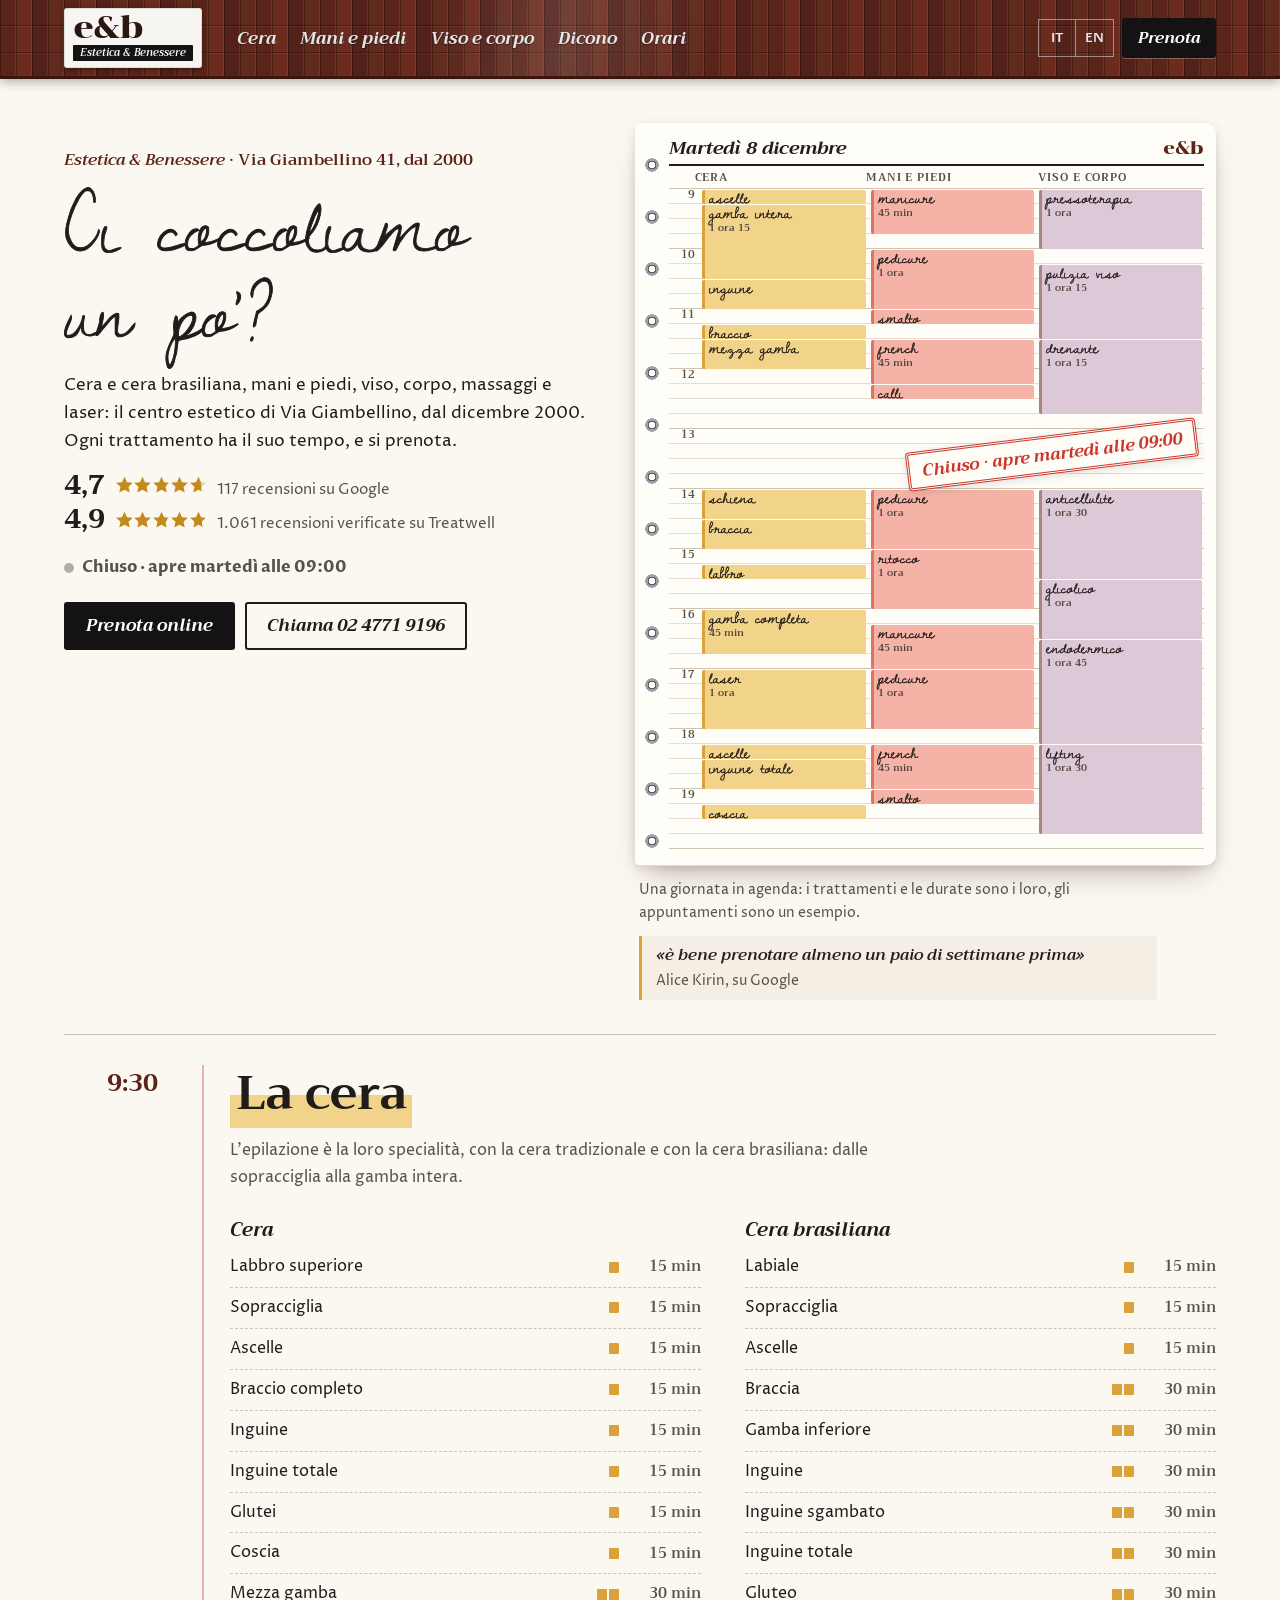
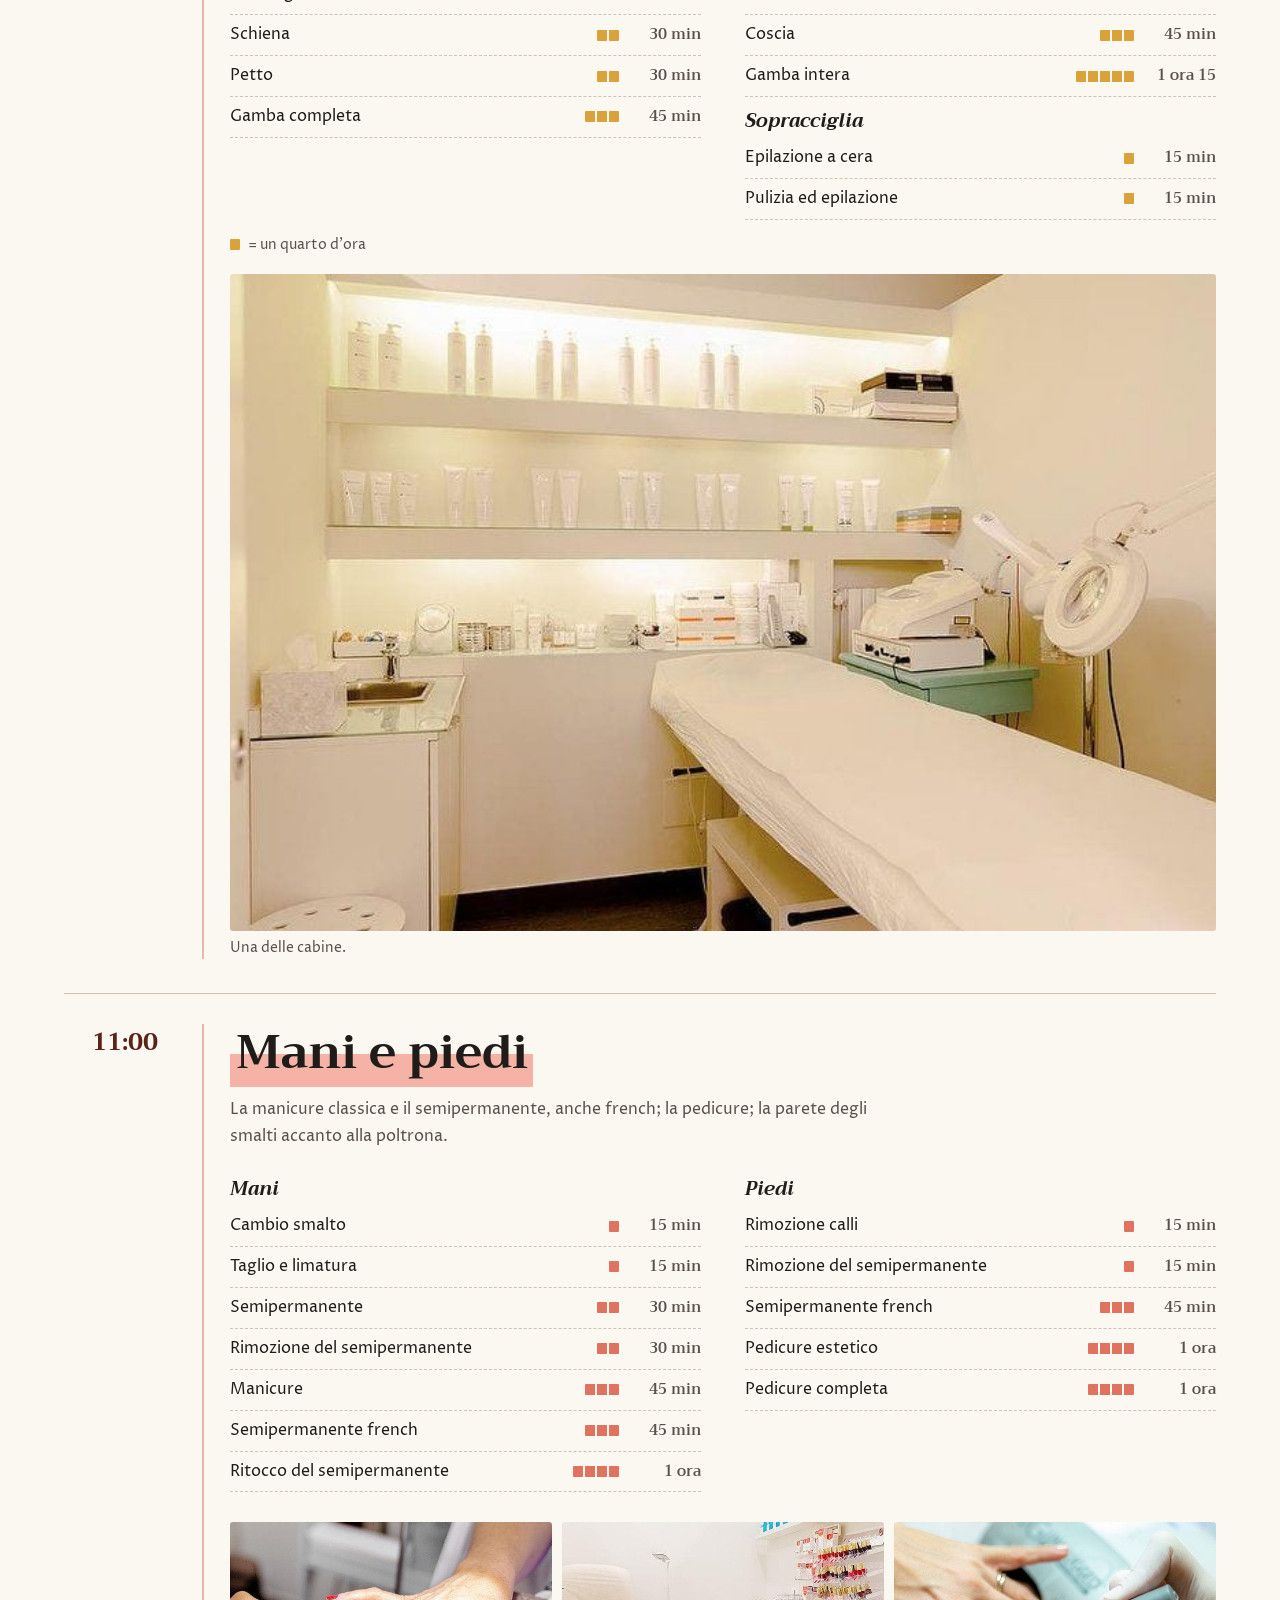
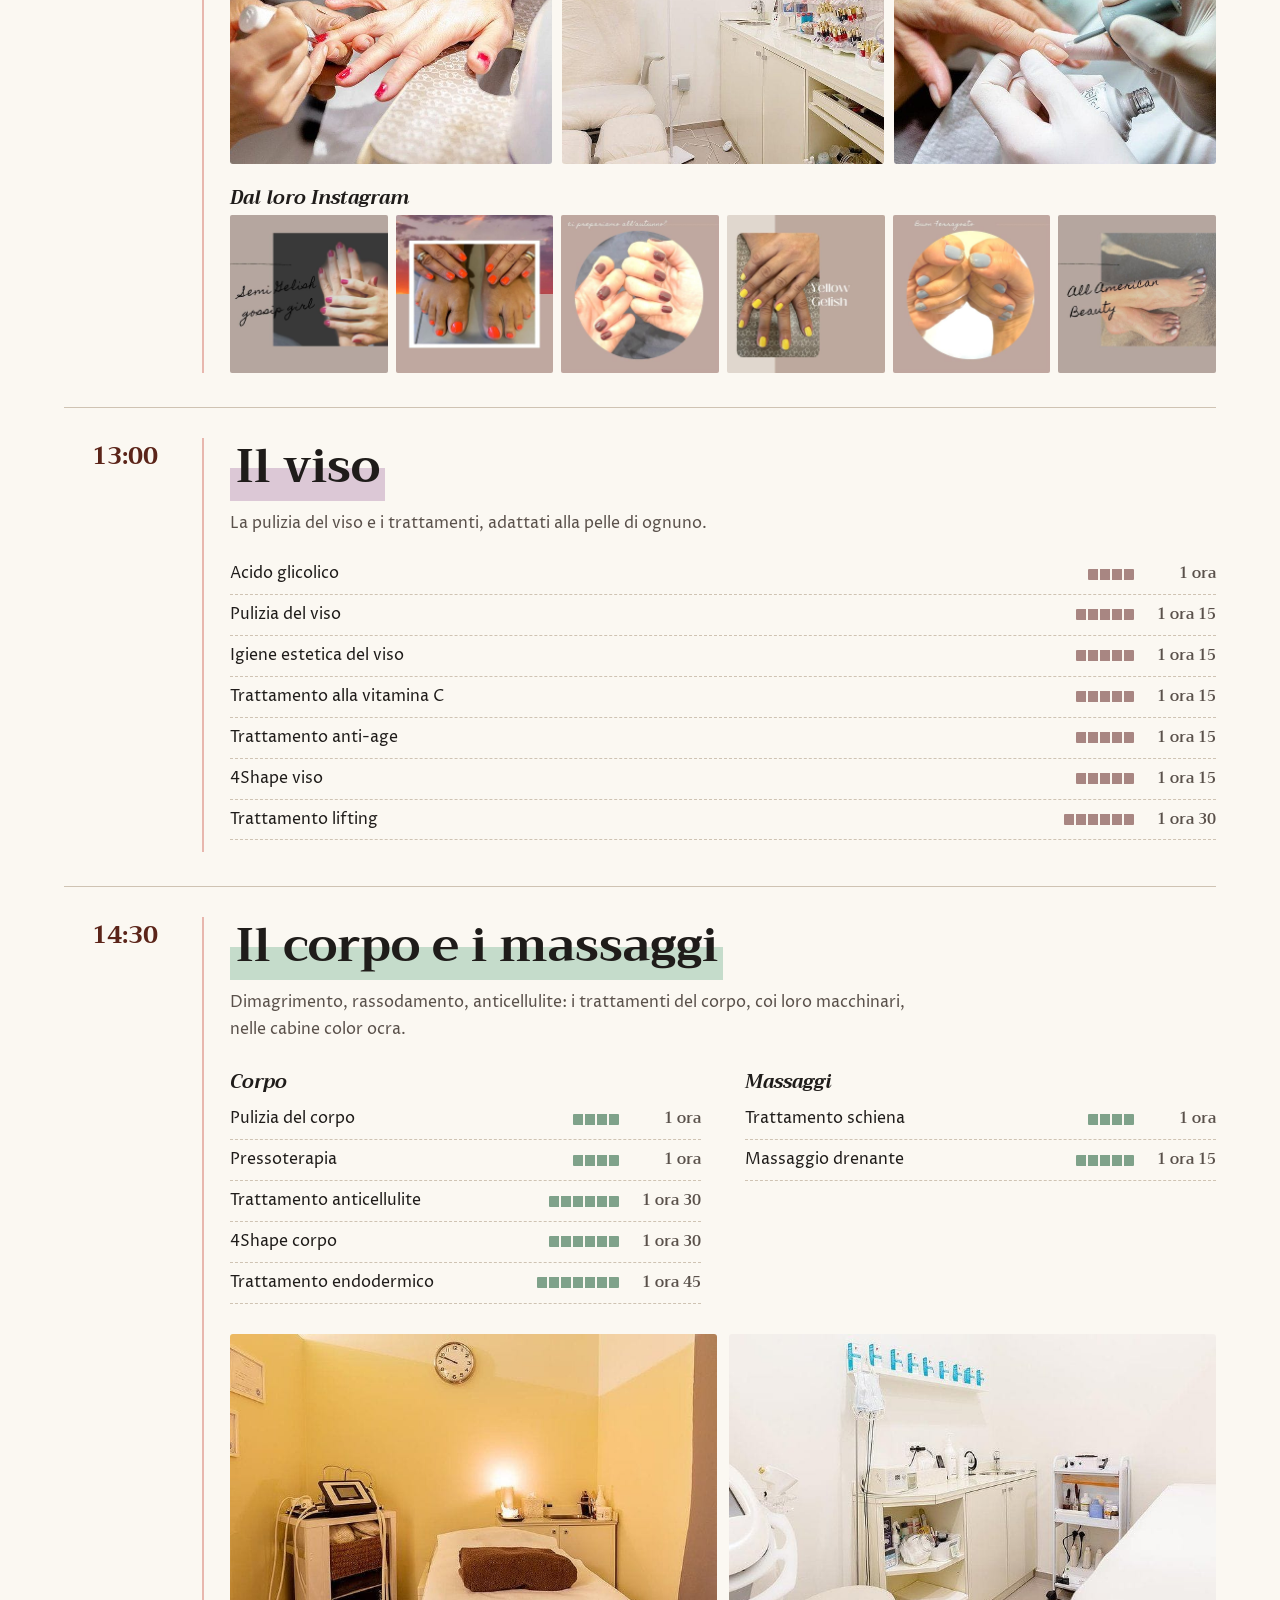
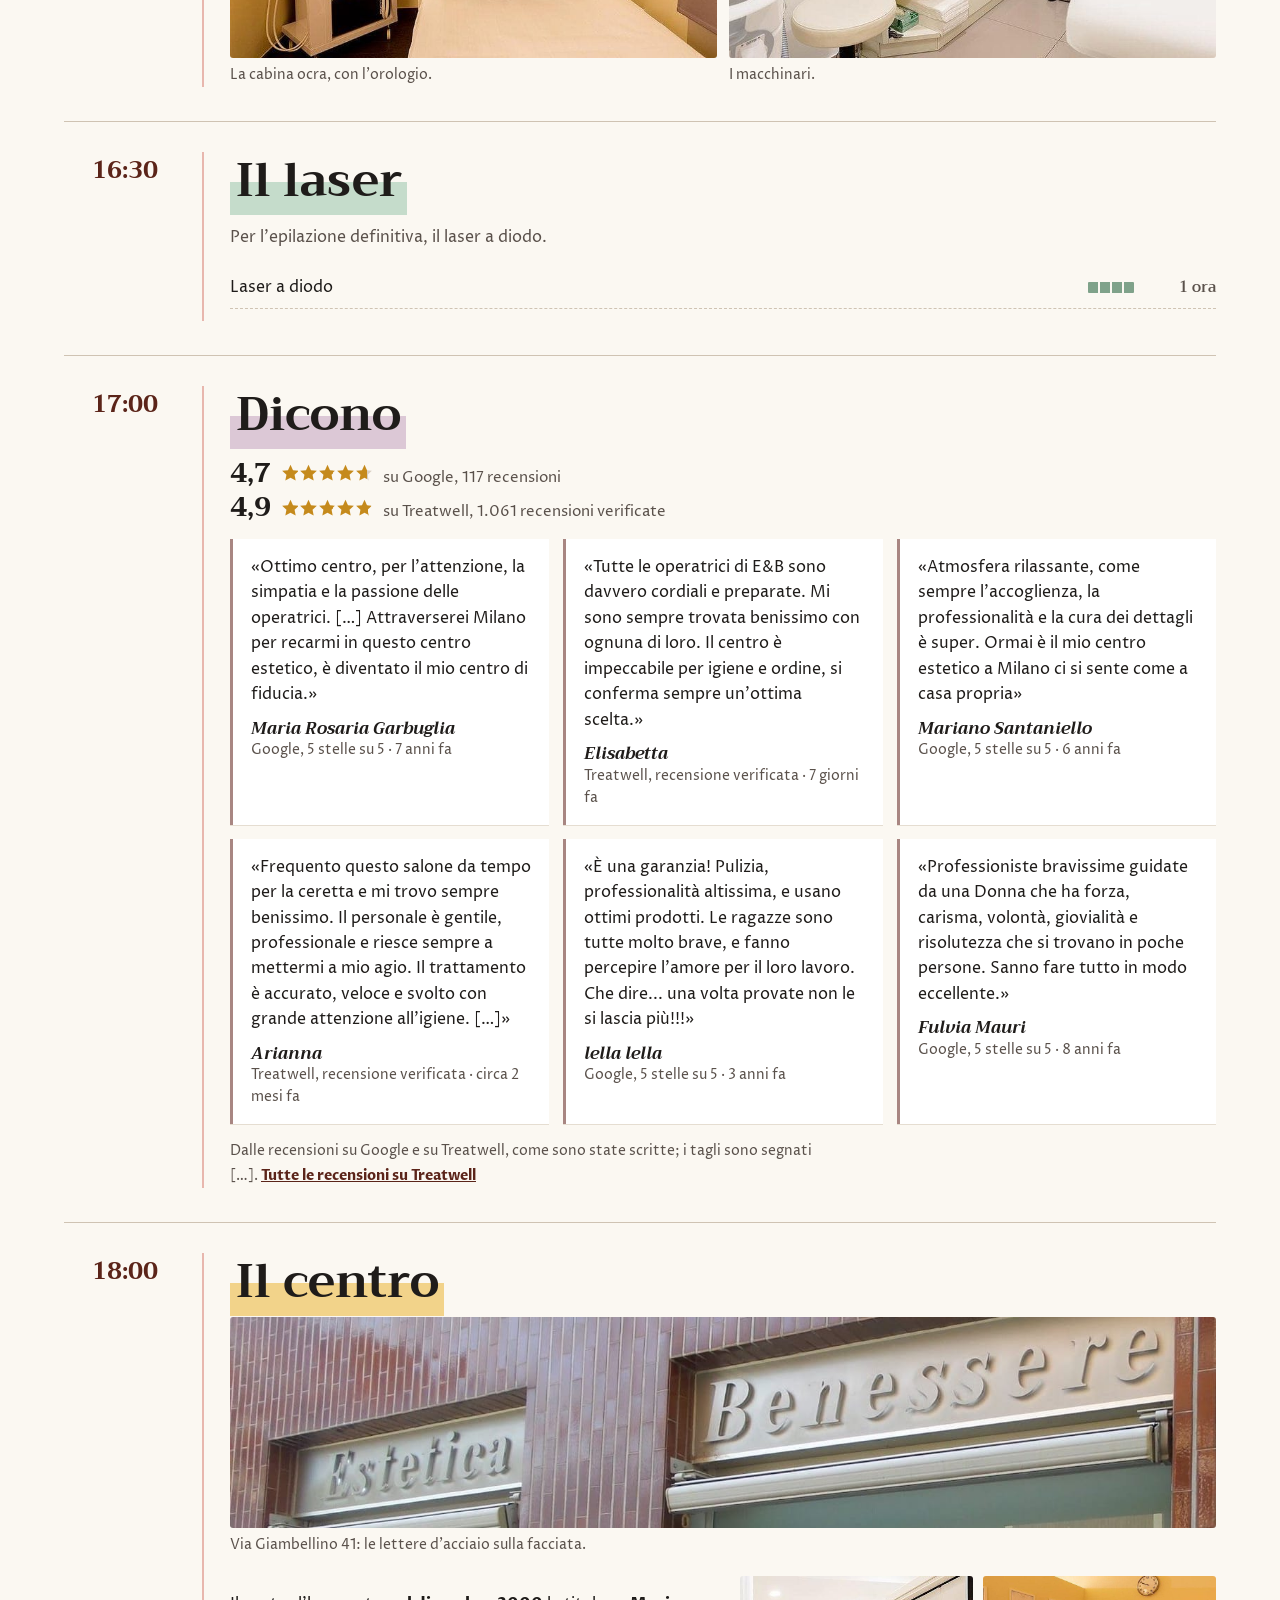
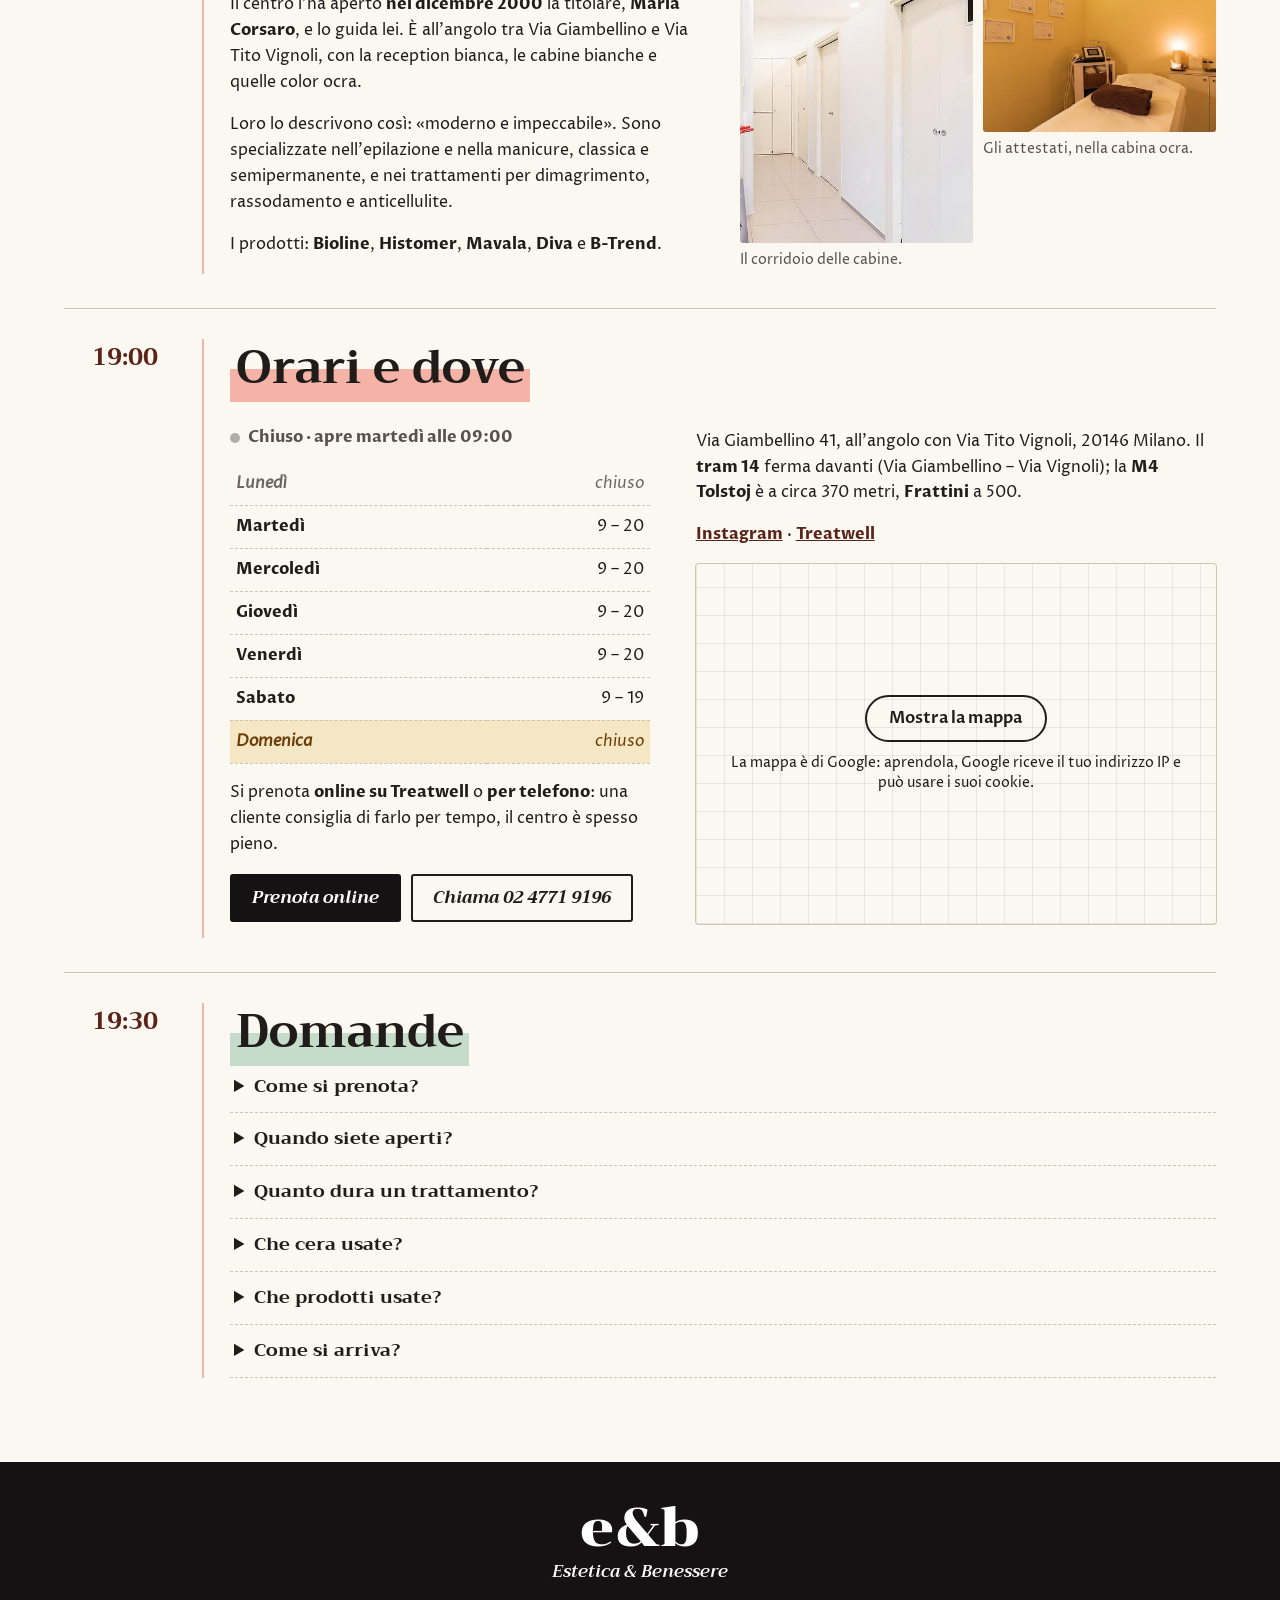
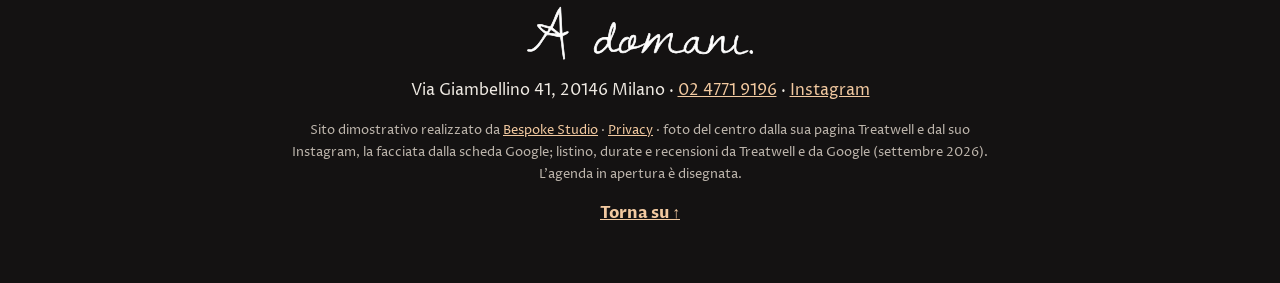
==== commit 9046aa64: "Privacy e pulizia: caratteri sul sito, mappa al clic, informativa, noindex - caratteri copiati nel s" ====
--- a/index.html
+++ b/index.html
@@ -3,6 +3,7 @@
 <head>
 <meta charset="utf-8">
 <meta name="viewport" content="width=device-width, initial-scale=1">
+<meta name="robots" content="noindex">
 <script>(function(){var r=document.documentElement;r.classList.remove('no-js');
 /* la firma: finché main.js non parte l'agenda è la pagina vuota; se il codice non arriva, dopo 2,5 s la pagina va allo stato finale */
 try{if(!matchMedia('(prefers-reduced-motion: reduce)').matches){r.classList.add('firma-attesa');window.__attesaAgenda=setTimeout(function(){r.classList.remove('firma-attesa')},2500)}}catch(e){}})()</script>
@@ -20,15 +21,63 @@
 <link rel="icon" href="img/favicon.svg" type="image/svg+xml">
 <link rel="icon" href="img/favicon-32.png" sizes="32x32" type="image/png">
 <link rel="apple-touch-icon" href="img/apple-touch-icon.png">
-<link rel="preconnect" href="https://fonts.googleapis.com">
-<link rel="preconnect" href="https://fonts.gstatic.com" crossorigin>
-<link href="https://fonts.googleapis.com/css2?family=Chonburi&amp;family=Dawning+of+a+New+Day&amp;family=Proza+Libre:ital,wght@0,400;0,600;0,700;1,400&amp;family=Trirong:ital,wght@0,400;0,600;0,700;1,600;1,700&amp;display=swap" rel="stylesheet">
+<link rel="stylesheet" href="fonts/fonts.css?v=1">
 <link rel="stylesheet" href="css/styles.css?v=1">
 <script src="https://cdn.jsdelivr.net/npm/gsap@3.12.5/dist/gsap.min.js" defer></script>
 <script src="https://cdn.jsdelivr.net/npm/gsap@3.12.5/dist/ScrollTrigger.min.js" defer></script>
 <script src="js/main.js?v=1" defer></script>
 <script type="application/ld+json">
-{"@context":"https://schema.org","@type":"BeautySalon","name":"E & B Estetica e Benessere","alternateName":"Estetica Benessere","description":"Centro estetico in Via Giambellino 41 a Milano, aperto nel dicembre 2000 dalla titolare Maria Corsaro: epilazione con cera e cera brasiliana, manicure e pedicure, trattamenti viso e corpo, massaggi, laser a diodo.","url":"https://rotenzark.github.io/eb-estetica-benessere-giambellino/","image":"https://rotenzark.github.io/eb-estetica-benessere-giambellino/img/og.jpg","telephone":"+39 02 4771 9196","foundingDate":"2000-12","founder":{"@type":"Person","name":"Maria Corsaro"},"address":{"@type":"PostalAddress","streetAddress":"Via Giambellino 41 (angolo Via Tito Vignoli)","postalCode":"20146","addressLocality":"Milano","addressRegion":"MI","addressCountry":"IT"},"geo":{"@type":"GeoCoordinates","latitude":45.45042,"longitude":9.14858},"openingHoursSpecification":[{"@type":"OpeningHoursSpecification","dayOfWeek":["Tuesday","Wednesday","Thursday","Friday"],"opens":"09:00","closes":"20:00"},{"@type":"OpeningHoursSpecification","dayOfWeek":"Saturday","opens":"09:00","closes":"19:00"}],"sameAs":["https://www.instagram.com/estetica.ebenessere/","https://www.treatwell.it/salone/e-b-estetica-e-benessere/"],"aggregateRating":{"@type":"AggregateRating","ratingValue":"4.7","reviewCount":"117","bestRating":"5"}}
+{
+  "@context": "https://schema.org",
+  "@type": "BeautySalon",
+  "name": "E & B Estetica e Benessere",
+  "alternateName": "Estetica Benessere",
+  "description": "Centro estetico in Via Giambellino 41 a Milano, aperto nel dicembre 2000 dalla titolare Maria Corsaro: epilazione con cera e cera brasiliana, manicure e pedicure, trattamenti viso e corpo, massaggi, laser a diodo.",
+  "url": "https://rotenzark.github.io/eb-estetica-benessere-giambellino/",
+  "image": "https://rotenzark.github.io/eb-estetica-benessere-giambellino/img/og.jpg",
+  "telephone": "+39 02 4771 9196",
+  "foundingDate": "2000-12",
+  "founder": {
+    "@type": "Person",
+    "name": "Maria Corsaro"
+  },
+  "address": {
+    "@type": "PostalAddress",
+    "streetAddress": "Via Giambellino 41 (angolo Via Tito Vignoli)",
+    "postalCode": "20146",
+    "addressLocality": "Milano",
+    "addressRegion": "MI",
+    "addressCountry": "IT"
+  },
+  "geo": {
+    "@type": "GeoCoordinates",
+    "latitude": 45.45042,
+    "longitude": 9.14858
+  },
+  "openingHoursSpecification": [
+    {
+      "@type": "OpeningHoursSpecification",
+      "dayOfWeek": [
+        "Tuesday",
+        "Wednesday",
+        "Thursday",
+        "Friday"
+      ],
+      "opens": "09:00",
+      "closes": "20:00"
+    },
+    {
+      "@type": "OpeningHoursSpecification",
+      "dayOfWeek": "Saturday",
+      "opens": "09:00",
+      "closes": "19:00"
+    }
+  ],
+  "sameAs": [
+    "https://www.instagram.com/estetica.ebenessere/",
+    "https://www.treatwell.it/salone/e-b-estetica-e-benessere/"
+  ]
+}
 </script>
 <script type="application/ld+json">
 {"@context":"https://schema.org","@type":"FAQPage","mainEntity":[
@@ -106,7 +155,7 @@
       <figcaption class="agenda__didascalia">
         <p data-i18n="ag.nota">Una giornata in agenda: i trattamenti e le durate sono i loro, gli appuntamenti sono un esempio.</p>
         <blockquote class="citazione">
-          <p>«è bene prenotare almeno un paio di settimane prima»</p>
+          <p lang="it">«è bene prenotare almeno un paio di settimane prima»</p>
           <footer data-i18n="ag.fonte">Alice Kirin, su Google</footer>
         </blockquote>
       </figcaption>
@@ -285,12 +334,12 @@
           <p class="voto"><b class="voto__n" data-i18n="h.nt">4,9</b> <span class="stelle" aria-hidden="true" style="--voto:.98"></span> <span class="voto__su" data-i18n="r.vt">su Treatwell, 1.061 recensioni verificate</span></p>
         </div>
         <ul class="recensioni">
-          <li class="recensione reveal"><p class="recensione__testo">«Ottimo centro, per l'attenzione, la simpatia e la passione delle operatrici. […] Attraverserei Milano per recarmi in questo centro estetico, è diventato il mio centro di fiducia.»</p><p class="recensione__chi"><b>Maria Rosaria Garbuglia</b> <span><span data-i18n="r.google5">Google, 5 stelle su 5</span> · <span data-i18n="r.a7">7 anni fa</span></span></p></li>
-          <li class="recensione reveal"><p class="recensione__testo">«Tutte le operatrici di E&amp;B sono davvero cordiali e preparate. Mi sono sempre trovata benissimo con ognuna di loro. Il centro è impeccabile per igiene e ordine, si conferma sempre un'ottima scelta.»</p><p class="recensione__chi"><b>Elisabetta</b> <span><span data-i18n="r.treatwell">Treatwell, recensione verificata</span> · <span data-i18n="r.g7">7 giorni fa</span></span></p></li>
-          <li class="recensione reveal"><p class="recensione__testo">«Atmosfera rilassante, come sempre l'accoglienza, la professionalità e la cura dei dettagli è super. Ormai è il mio centro estetico a Milano ci si sente come a casa propria»</p><p class="recensione__chi"><b>Mariano Santaniello</b> <span><span data-i18n="r.google5">Google, 5 stelle su 5</span> · <span data-i18n="r.a6">6 anni fa</span></span></p></li>
-          <li class="recensione reveal"><p class="recensione__testo">«Frequento questo salone da tempo per la ceretta e mi trovo sempre benissimo. Il personale è gentile, professionale e riesce sempre a mettermi a mio agio. Il trattamento è accurato, veloce e svolto con grande attenzione all'igiene. […]»</p><p class="recensione__chi"><b>Arianna</b> <span><span data-i18n="r.treatwell">Treatwell, recensione verificata</span> · <span data-i18n="r.m2">circa 2 mesi fa</span></span></p></li>
-          <li class="recensione reveal"><p class="recensione__testo">«È una garanzia! Pulizia, professionalità altissima, e usano ottimi prodotti. Le ragazze sono tutte molto brave, e fanno percepire l'amore per il loro lavoro. Che dire... una volta provate non le si lascia più!!!»</p><p class="recensione__chi"><b>lella lella</b> <span><span data-i18n="r.google5">Google, 5 stelle su 5</span> · <span data-i18n="r.a3">3 anni fa</span></span></p></li>
-          <li class="recensione reveal"><p class="recensione__testo">«Professioniste bravissime guidate da una Donna che ha forza, carisma, volontà, giovialità e risolutezza che si trovano in poche persone. Sanno fare tutto in modo eccellente.»</p><p class="recensione__chi"><b>Fulvia Mauri</b> <span><span data-i18n="r.google5">Google, 5 stelle su 5</span> · <span data-i18n="r.a8">8 anni fa</span></span></p></li>
+          <li class="recensione reveal"><p lang="it" class="recensione__testo">«Ottimo centro, per l'attenzione, la simpatia e la passione delle operatrici. […] Attraverserei Milano per recarmi in questo centro estetico, è diventato il mio centro di fiducia.»</p><p class="recensione__chi"><b>Maria Rosaria Garbuglia</b> <span><span data-i18n="r.google5">Google, 5 stelle su 5</span> · <span data-i18n="r.a7">7 anni fa</span></span></p></li>
+          <li class="recensione reveal"><p lang="it" class="recensione__testo">«Tutte le operatrici di E&amp;B sono davvero cordiali e preparate. Mi sono sempre trovata benissimo con ognuna di loro. Il centro è impeccabile per igiene e ordine, si conferma sempre un'ottima scelta.»</p><p class="recensione__chi"><b>Elisabetta</b> <span><span data-i18n="r.treatwell">Treatwell, recensione verificata</span> · <span data-i18n="r.g7">7 giorni fa</span></span></p></li>
+          <li class="recensione reveal"><p lang="it" class="recensione__testo">«Atmosfera rilassante, come sempre l'accoglienza, la professionalità e la cura dei dettagli è super. Ormai è il mio centro estetico a Milano ci si sente come a casa propria»</p><p class="recensione__chi"><b>Mariano Santaniello</b> <span><span data-i18n="r.google5">Google, 5 stelle su 5</span> · <span data-i18n="r.a6">6 anni fa</span></span></p></li>
+          <li class="recensione reveal"><p lang="it" class="recensione__testo">«Frequento questo salone da tempo per la ceretta e mi trovo sempre benissimo. Il personale è gentile, professionale e riesce sempre a mettermi a mio agio. Il trattamento è accurato, veloce e svolto con grande attenzione all'igiene. […]»</p><p class="recensione__chi"><b>Arianna</b> <span><span data-i18n="r.treatwell">Treatwell, recensione verificata</span> · <span data-i18n="r.m2">circa 2 mesi fa</span></span></p></li>
+          <li class="recensione reveal"><p lang="it" class="recensione__testo">«È una garanzia! Pulizia, professionalità altissima, e usano ottimi prodotti. Le ragazze sono tutte molto brave, e fanno percepire l'amore per il loro lavoro. Che dire... una volta provate non le si lascia più!!!»</p><p class="recensione__chi"><b>lella lella</b> <span><span data-i18n="r.google5">Google, 5 stelle su 5</span> · <span data-i18n="r.a3">3 anni fa</span></span></p></li>
+          <li class="recensione reveal"><p lang="it" class="recensione__testo">«Professioniste bravissime guidate da una Donna che ha forza, carisma, volontà, giovialità e risolutezza che si trovano in poche persone. Sanno fare tutto in modo eccellente.»</p><p class="recensione__chi"><b>Fulvia Mauri</b> <span><span data-i18n="r.google5">Google, 5 stelle su 5</span> · <span data-i18n="r.a8">8 anni fa</span></span></p></li>
         </ul>
         <p class="dicono__nota"><span data-i18n="r.nota">Dalle recensioni su Google e su Treatwell, come sono state scritte; i tagli sono segnati […].</span> <a href="https://www.treatwell.it/salone/e-b-estetica-e-benessere/" target="_blank" rel="noopener" data-i18n="r.tutte">Tutte le recensioni su Treatwell</a></p>
       </div>
@@ -343,7 +392,7 @@
             <p data-i18n="o.dove">Via Giambellino 41, all'angolo con Via Tito Vignoli, 20146 Milano. Il <b>tram 14</b> ferma davanti (Via Giambellino – Via Vignoli); la <b>M4 Tolstoj</b> è a circa 370 metri, <b>Frattini</b> a 500.</p>
             <p class="orari__social"><a href="https://www.instagram.com/estetica.ebenessere/" target="_blank" rel="noopener">Instagram</a> · <a href="https://www.treatwell.it/salone/e-b-estetica-e-benessere/" target="_blank" rel="noopener">Treatwell</a></p>
             <div class="mappa reveal">
-              <iframe title="Mappa: E &amp; B Estetica e Benessere, Via Giambellino 41, Milano" data-i18n-title="o.mappa" src="https://maps.google.com/maps?q=Estetica%20Benessere%2C%20Via%20Giambellino%2041%2C%20Milano&amp;z=16&amp;output=embed" width="600" height="360" loading="lazy" referrerpolicy="no-referrer-when-downgrade"></iframe>
+              <div class="mappa-clic" data-mappa-clic style="--mappa-h: 360px"><template><iframe title="Mappa: E &amp; B Estetica e Benessere, Via Giambellino 41, Milano" data-i18n-title="o.mappa" src="https://maps.google.com/maps?q=Estetica%20Benessere%2C%20Via%20Giambellino%2041%2C%20Milano&amp;z=16&amp;output=embed" width="600" height="360" loading="lazy" referrerpolicy="no-referrer-when-downgrade"></iframe></template><div class="mappa-clic__velo"><a class="mappa-clic__btn" href="https://www.google.com/maps/search/?api=1&amp;query=Estetica%20Benessere%2C%20Via%20Giambellino%2041%2C%20Milano" target="_blank" rel="noopener">Mostra la mappa</a><p class="mappa-clic__nota">La mappa è di Google: aprendola, Google riceve il tuo indirizzo IP e può usare i suoi cookie.</p></div></div>
             </div>
           </div>
         </div>
@@ -375,7 +424,7 @@
     <p class="piede__nastro"><span class="corsivo">Estetica &amp; Benessere</span></p>
     <p class="piede__frase" data-i18n="z.frase">A domani.</p>
     <p class="piede__dove">Via Giambellino 41, 20146 Milano · <a href="tel:+390247719196" class="intero">02 4771 9196</a> · <a href="https://www.instagram.com/estetica.ebenessere/" target="_blank" rel="noopener">Instagram</a></p>
-    <p class="piede__cred" data-i18n="z.cred">Sito dimostrativo realizzato da <a href="https://bespokestud.io" rel="noopener">Bespoke Studio</a> · foto del centro dalla sua pagina Treatwell e dal suo Instagram, la facciata dalla scheda Google; listino, durate e recensioni da Treatwell e da Google (settembre 2026). L'agenda in apertura è disegnata.</p>
+    <p class="piede__cred" data-i18n="z.cred">Sito dimostrativo realizzato da <a href="https://bespokestud.io" rel="noopener">Bespoke Studio</a> · <a href="privacy.html">Privacy</a> · foto del centro dalla sua pagina Treatwell e dal suo Instagram, la facciata dalla scheda Google; listino, durate e recensioni da Treatwell e da Google (settembre 2026). L'agenda in apertura è disegnata.</p>
     <p><a class="piede__su" href="#inizio" data-i18n="z.su">Torna su ↑</a></p>
   </div>
 </footer>
@@ -390,5 +439,6 @@
   <img id="lightboxImg" src="" alt="">
 </div>
 
+<script src="js/mappa-clic.js?v=1" defer></script>
 </body>
 </html>
--- a/fonts/fonts.css
+++ b/fonts/fonts.css
@@ -0,0 +1,298 @@
+/* Caratteri ospitati sul sito: nessuna richiesta a Google Fonts o Fontshare (giro privacy 1/10/2026). Licenze in LICENSE.txt. */
+/* thai */
+@font-face {
+  font-family: 'Chonburi';
+  font-style: normal;
+  font-weight: 400;
+  font-display: swap;
+  src: url(chonburi-v14-8AtqGs-wOpGRTBq66LWJHLzriA.woff2) format('woff2');
+  unicode-range: U+02D7, U+0303, U+0331, U+0E01-0E5B, U+200C-200D, U+25CC;
+}
+/* vietnamese */
+@font-face {
+  font-family: 'Chonburi';
+  font-style: normal;
+  font-weight: 400;
+  font-display: swap;
+  src: url(chonburi-v14-8AtqGs-wOpGRTBq66LWSHLzriA.woff2) format('woff2');
+  unicode-range: U+0102-0103, U+0110-0111, U+0128-0129, U+0168-0169, U+01A0-01A1, U+01AF-01B0, U+0300-0301, U+0303-0304, U+0308-0309, U+0323, U+0329, U+1EA0-1EF9, U+20AB;
+}
+/* latin-ext */
+@font-face {
+  font-family: 'Chonburi';
+  font-style: normal;
+  font-weight: 400;
+  font-display: swap;
+  src: url(chonburi-v14-8AtqGs-wOpGRTBq66LWTHLzriA.woff2) format('woff2');
+  unicode-range: U+0100-02BA, U+02BD-02C5, U+02C7-02CC, U+02CE-02D7, U+02DD-02FF, U+0304, U+0308, U+0329, U+1D00-1DBF, U+1E00-1E9F, U+1EF2-1EFF, U+2020, U+20A0-20AB, U+20AD-20C0, U+2113, U+2C60-2C7F, U+A720-A7FF;
+}
+/* latin */
+@font-face {
+  font-family: 'Chonburi';
+  font-style: normal;
+  font-weight: 400;
+  font-display: swap;
+  src: url(chonburi-v14-8AtqGs-wOpGRTBq66LWdHLw.woff2) format('woff2');
+  unicode-range: U+0000-00FF, U+0131, U+0152-0153, U+02BB-02BC, U+02C6, U+02DA, U+02DC, U+0304, U+0308, U+0329, U+2000-206F, U+20AC, U+2122, U+2191, U+2193, U+2212, U+2215, U+FEFF, U+FFFD;
+}
+/* latin */
+@font-face {
+  font-family: 'Dawning of a New Day';
+  font-style: normal;
+  font-weight: 400;
+  font-display: swap;
+  src: url(dawningofanewday-v22-t5t_IQMbOp2SEwuncwLRjMfIg1yYit_nAw8cj2M.woff2) format('woff2');
+  unicode-range: U+0000-00FF, U+0131, U+0152-0153, U+02BB-02BC, U+02C6, U+02DA, U+02DC, U+0304, U+0308, U+0329, U+2000-206F, U+20AC, U+2122, U+2191, U+2193, U+2212, U+2215, U+FEFF, U+FFFD;
+}
+/* latin-ext */
+@font-face {
+  font-family: 'Proza Libre';
+  font-style: italic;
+  font-weight: 400;
+  font-display: swap;
+  src: url(prozalibre-v9-LYjEdGHgj0k1DIQRyUEyyEotRNb_Xayz.woff2) format('woff2');
+  unicode-range: U+0100-02BA, U+02BD-02C5, U+02C7-02CC, U+02CE-02D7, U+02DD-02FF, U+0304, U+0308, U+0329, U+1D00-1DBF, U+1E00-1E9F, U+1EF2-1EFF, U+2020, U+20A0-20AB, U+20AD-20C0, U+2113, U+2C60-2C7F, U+A720-A7FF;
+}
+/* latin */
+@font-face {
+  font-family: 'Proza Libre';
+  font-style: italic;
+  font-weight: 400;
+  font-display: swap;
+  src: url(prozalibre-v9-LYjEdGHgj0k1DIQRyUEyyEotRNj_XQ.woff2) format('woff2');
+  unicode-range: U+0000-00FF, U+0131, U+0152-0153, U+02BB-02BC, U+02C6, U+02DA, U+02DC, U+0304, U+0308, U+0329, U+2000-206F, U+20AC, U+2122, U+2191, U+2193, U+2212, U+2215, U+FEFF, U+FFFD;
+}
+/* latin-ext */
+@font-face {
+  font-family: 'Proza Libre';
+  font-style: normal;
+  font-weight: 400;
+  font-display: swap;
+  src: url(prozalibre-v9-LYjGdGHgj0k1DIQRyUEyyEomdNrnWQ.woff2) format('woff2');
+  unicode-range: U+0100-02BA, U+02BD-02C5, U+02C7-02CC, U+02CE-02D7, U+02DD-02FF, U+0304, U+0308, U+0329, U+1D00-1DBF, U+1E00-1E9F, U+1EF2-1EFF, U+2020, U+20A0-20AB, U+20AD-20C0, U+2113, U+2C60-2C7F, U+A720-A7FF;
+}
+/* latin */
+@font-face {
+  font-family: 'Proza Libre';
+  font-style: normal;
+  font-weight: 400;
+  font-display: swap;
+  src: url(prozalibre-v9-LYjGdGHgj0k1DIQRyUEyyEoodNo.woff2) format('woff2');
+  unicode-range: U+0000-00FF, U+0131, U+0152-0153, U+02BB-02BC, U+02C6, U+02DA, U+02DC, U+0304, U+0308, U+0329, U+2000-206F, U+20AC, U+2122, U+2191, U+2193, U+2212, U+2215, U+FEFF, U+FFFD;
+}
+/* latin-ext */
+@font-face {
+  font-family: 'Proza Libre';
+  font-style: normal;
+  font-weight: 600;
+  font-display: swap;
+  src: url(prozalibre-v9-LYjbdGHgj0k1DIQRyUEyyEL3UM_WeJGK9g.woff2) format('woff2');
+  unicode-range: U+0100-02BA, U+02BD-02C5, U+02C7-02CC, U+02CE-02D7, U+02DD-02FF, U+0304, U+0308, U+0329, U+1D00-1DBF, U+1E00-1E9F, U+1EF2-1EFF, U+2020, U+20A0-20AB, U+20AD-20C0, U+2113, U+2C60-2C7F, U+A720-A7FF;
+}
+/* latin */
+@font-face {
+  font-family: 'Proza Libre';
+  font-style: normal;
+  font-weight: 600;
+  font-display: swap;
+  src: url(prozalibre-v9-LYjbdGHgj0k1DIQRyUEyyEL3UM_YeJE.woff2) format('woff2');
+  unicode-range: U+0000-00FF, U+0131, U+0152-0153, U+02BB-02BC, U+02C6, U+02DA, U+02DC, U+0304, U+0308, U+0329, U+2000-206F, U+20AC, U+2122, U+2191, U+2193, U+2212, U+2215, U+FEFF, U+FFFD;
+}
+/* latin-ext */
+@font-face {
+  font-family: 'Proza Libre';
+  font-style: normal;
+  font-weight: 700;
+  font-display: swap;
+  src: url(prozalibre-v9-LYjbdGHgj0k1DIQRyUEyyEKTUc_WeJGK9g.woff2) format('woff2');
+  unicode-range: U+0100-02BA, U+02BD-02C5, U+02C7-02CC, U+02CE-02D7, U+02DD-02FF, U+0304, U+0308, U+0329, U+1D00-1DBF, U+1E00-1E9F, U+1EF2-1EFF, U+2020, U+20A0-20AB, U+20AD-20C0, U+2113, U+2C60-2C7F, U+A720-A7FF;
+}
+/* latin */
+@font-face {
+  font-family: 'Proza Libre';
+  font-style: normal;
+  font-weight: 700;
+  font-display: swap;
+  src: url(prozalibre-v9-LYjbdGHgj0k1DIQRyUEyyEKTUc_YeJE.woff2) format('woff2');
+  unicode-range: U+0000-00FF, U+0131, U+0152-0153, U+02BB-02BC, U+02C6, U+02DA, U+02DC, U+0304, U+0308, U+0329, U+2000-206F, U+20AC, U+2122, U+2191, U+2193, U+2212, U+2215, U+FEFF, U+FFFD;
+}
+/* thai */
+@font-face {
+  font-family: 'Trirong';
+  font-style: italic;
+  font-weight: 600;
+  font-display: swap;
+  src: url(trirong-v17-7r3BqXNgp8wxdOdOn44QBapx8cn6uts.woff2) format('woff2');
+  unicode-range: U+02D7, U+0303, U+0331, U+0E01-0E5B, U+200C-200D, U+25CC;
+}
+/* vietnamese */
+@font-face {
+  font-family: 'Trirong';
+  font-style: italic;
+  font-weight: 600;
+  font-display: swap;
+  src: url(trirong-v17-7r3BqXNgp8wxdOdOn44QBapx6sn6uts.woff2) format('woff2');
+  unicode-range: U+0102-0103, U+0110-0111, U+0128-0129, U+0168-0169, U+01A0-01A1, U+01AF-01B0, U+0300-0301, U+0303-0304, U+0308-0309, U+0323, U+0329, U+1EA0-1EF9, U+20AB;
+}
+/* latin-ext */
+@font-face {
+  font-family: 'Trirong';
+  font-style: italic;
+  font-weight: 600;
+  font-display: swap;
+  src: url(trirong-v17-7r3BqXNgp8wxdOdOn44QBapx68n6uts.woff2) format('woff2');
+  unicode-range: U+0100-02BA, U+02BD-02C5, U+02C7-02CC, U+02CE-02D7, U+02DD-02FF, U+0304, U+0308, U+0329, U+1D00-1DBF, U+1E00-1E9F, U+1EF2-1EFF, U+2020, U+20A0-20AB, U+20AD-20C0, U+2113, U+2C60-2C7F, U+A720-A7FF;
+}
+/* latin */
+@font-face {
+  font-family: 'Trirong';
+  font-style: italic;
+  font-weight: 600;
+  font-display: swap;
+  src: url(trirong-v17-7r3BqXNgp8wxdOdOn44QBapx5cn6.woff2) format('woff2');
+  unicode-range: U+0000-00FF, U+0131, U+0152-0153, U+02BB-02BC, U+02C6, U+02DA, U+02DC, U+0304, U+0308, U+0329, U+2000-206F, U+20AC, U+2122, U+2191, U+2193, U+2212, U+2215, U+FEFF, U+FFFD;
+}
+/* thai */
+@font-face {
+  font-family: 'Trirong';
+  font-style: italic;
+  font-weight: 700;
+  font-display: swap;
+  src: url(trirong-v17-7r3BqXNgp8wxdOdOn44QYatx8cn6uts.woff2) format('woff2');
+  unicode-range: U+02D7, U+0303, U+0331, U+0E01-0E5B, U+200C-200D, U+25CC;
+}
+/* vietnamese */
+@font-face {
+  font-family: 'Trirong';
+  font-style: italic;
+  font-weight: 700;
+  font-display: swap;
+  src: url(trirong-v17-7r3BqXNgp8wxdOdOn44QYatx6sn6uts.woff2) format('woff2');
+  unicode-range: U+0102-0103, U+0110-0111, U+0128-0129, U+0168-0169, U+01A0-01A1, U+01AF-01B0, U+0300-0301, U+0303-0304, U+0308-0309, U+0323, U+0329, U+1EA0-1EF9, U+20AB;
+}
+/* latin-ext */
+@font-face {
+  font-family: 'Trirong';
+  font-style: italic;
+  font-weight: 700;
+  font-display: swap;
+  src: url(trirong-v17-7r3BqXNgp8wxdOdOn44QYatx68n6uts.woff2) format('woff2');
+  unicode-range: U+0100-02BA, U+02BD-02C5, U+02C7-02CC, U+02CE-02D7, U+02DD-02FF, U+0304, U+0308, U+0329, U+1D00-1DBF, U+1E00-1E9F, U+1EF2-1EFF, U+2020, U+20A0-20AB, U+20AD-20C0, U+2113, U+2C60-2C7F, U+A720-A7FF;
+}
+/* latin */
+@font-face {
+  font-family: 'Trirong';
+  font-style: italic;
+  font-weight: 700;
+  font-display: swap;
+  src: url(trirong-v17-7r3BqXNgp8wxdOdOn44QYatx5cn6.woff2) format('woff2');
+  unicode-range: U+0000-00FF, U+0131, U+0152-0153, U+02BB-02BC, U+02C6, U+02DA, U+02DC, U+0304, U+0308, U+0329, U+2000-206F, U+20AC, U+2122, U+2191, U+2193, U+2212, U+2215, U+FEFF, U+FFFD;
+}
+/* thai */
+@font-face {
+  font-family: 'Trirong';
+  font-style: normal;
+  font-weight: 400;
+  font-display: swap;
+  src: url(trirong-v17-7r3GqXNgp8wxdOdOn58o2JZg.woff2) format('woff2');
+  unicode-range: U+02D7, U+0303, U+0331, U+0E01-0E5B, U+200C-200D, U+25CC;
+}
+/* vietnamese */
+@font-face {
+  font-family: 'Trirong';
+  font-style: normal;
+  font-weight: 400;
+  font-display: swap;
+  src: url(trirong-v17-7r3GqXNgp8wxdOdOn4Qo2JZg.woff2) format('woff2');
+  unicode-range: U+0102-0103, U+0110-0111, U+0128-0129, U+0168-0169, U+01A0-01A1, U+01AF-01B0, U+0300-0301, U+0303-0304, U+0308-0309, U+0323, U+0329, U+1EA0-1EF9, U+20AB;
+}
+/* latin-ext */
+@font-face {
+  font-family: 'Trirong';
+  font-style: normal;
+  font-weight: 400;
+  font-display: swap;
+  src: url(trirong-v17-7r3GqXNgp8wxdOdOn4Uo2JZg.woff2) format('woff2');
+  unicode-range: U+0100-02BA, U+02BD-02C5, U+02C7-02CC, U+02CE-02D7, U+02DD-02FF, U+0304, U+0308, U+0329, U+1D00-1DBF, U+1E00-1E9F, U+1EF2-1EFF, U+2020, U+20A0-20AB, U+20AD-20C0, U+2113, U+2C60-2C7F, U+A720-A7FF;
+}
+/* latin */
+@font-face {
+  font-family: 'Trirong';
+  font-style: normal;
+  font-weight: 400;
+  font-display: swap;
+  src: url(trirong-v17-7r3GqXNgp8wxdOdOn4so2A.woff2) format('woff2');
+  unicode-range: U+0000-00FF, U+0131, U+0152-0153, U+02BB-02BC, U+02C6, U+02DA, U+02DC, U+0304, U+0308, U+0329, U+2000-206F, U+20AC, U+2122, U+2191, U+2193, U+2212, U+2215, U+FEFF, U+FFFD;
+}
+/* thai */
+@font-face {
+  font-family: 'Trirong';
+  font-style: normal;
+  font-weight: 600;
+  font-display: swap;
+  src: url(trirong-v17-7r3DqXNgp8wxdOdOl1QMzb1B59H-.woff2) format('woff2');
+  unicode-range: U+02D7, U+0303, U+0331, U+0E01-0E5B, U+200C-200D, U+25CC;
+}
+/* vietnamese */
+@font-face {
+  font-family: 'Trirong';
+  font-style: normal;
+  font-weight: 600;
+  font-display: swap;
+  src: url(trirong-v17-7r3DqXNgp8wxdOdOl1QMzaZB59H-.woff2) format('woff2');
+  unicode-range: U+0102-0103, U+0110-0111, U+0128-0129, U+0168-0169, U+01A0-01A1, U+01AF-01B0, U+0300-0301, U+0303-0304, U+0308-0309, U+0323, U+0329, U+1EA0-1EF9, U+20AB;
+}
+/* latin-ext */
+@font-face {
+  font-family: 'Trirong';
+  font-style: normal;
+  font-weight: 600;
+  font-display: swap;
+  src: url(trirong-v17-7r3DqXNgp8wxdOdOl1QMzadB59H-.woff2) format('woff2');
+  unicode-range: U+0100-02BA, U+02BD-02C5, U+02C7-02CC, U+02CE-02D7, U+02DD-02FF, U+0304, U+0308, U+0329, U+1D00-1DBF, U+1E00-1E9F, U+1EF2-1EFF, U+2020, U+20A0-20AB, U+20AD-20C0, U+2113, U+2C60-2C7F, U+A720-A7FF;
+}
+/* latin */
+@font-face {
+  font-family: 'Trirong';
+  font-style: normal;
+  font-weight: 600;
+  font-display: swap;
+  src: url(trirong-v17-7r3DqXNgp8wxdOdOl1QMzalB5w.woff2) format('woff2');
+  unicode-range: U+0000-00FF, U+0131, U+0152-0153, U+02BB-02BC, U+02C6, U+02DA, U+02DC, U+0304, U+0308, U+0329, U+2000-206F, U+20AC, U+2122, U+2191, U+2193, U+2212, U+2215, U+FEFF, U+FFFD;
+}
+/* thai */
+@font-face {
+  font-family: 'Trirong';
+  font-style: normal;
+  font-weight: 700;
+  font-display: swap;
+  src: url(trirong-v17-7r3DqXNgp8wxdOdOlzANzb1B59H-.woff2) format('woff2');
+  unicode-range: U+02D7, U+0303, U+0331, U+0E01-0E5B, U+200C-200D, U+25CC;
+}
+/* vietnamese */
+@font-face {
+  font-family: 'Trirong';
+  font-style: normal;
+  font-weight: 700;
+  font-display: swap;
+  src: url(trirong-v17-7r3DqXNgp8wxdOdOlzANzaZB59H-.woff2) format('woff2');
+  unicode-range: U+0102-0103, U+0110-0111, U+0128-0129, U+0168-0169, U+01A0-01A1, U+01AF-01B0, U+0300-0301, U+0303-0304, U+0308-0309, U+0323, U+0329, U+1EA0-1EF9, U+20AB;
+}
+/* latin-ext */
+@font-face {
+  font-family: 'Trirong';
+  font-style: normal;
+  font-weight: 700;
+  font-display: swap;
+  src: url(trirong-v17-7r3DqXNgp8wxdOdOlzANzadB59H-.woff2) format('woff2');
+  unicode-range: U+0100-02BA, U+02BD-02C5, U+02C7-02CC, U+02CE-02D7, U+02DD-02FF, U+0304, U+0308, U+0329, U+1D00-1DBF, U+1E00-1E9F, U+1EF2-1EFF, U+2020, U+20A0-20AB, U+20AD-20C0, U+2113, U+2C60-2C7F, U+A720-A7FF;
+}
+/* latin */
+@font-face {
+  font-family: 'Trirong';
+  font-style: normal;
+  font-weight: 700;
+  font-display: swap;
+  src: url(trirong-v17-7r3DqXNgp8wxdOdOlzANzalB5w.woff2) format('woff2');
+  unicode-range: U+0000-00FF, U+0131, U+0152-0153, U+02BB-02BC, U+02C6, U+02DA, U+02DC, U+0304, U+0308, U+0329, U+2000-206F, U+20AC, U+2122, U+2191, U+2193, U+2212, U+2215, U+FEFF, U+FFFD;
+}
--- a/css/styles.css
+++ b/css/styles.css
@@ -305,3 +305,12 @@
 .agenda__griglia { grid-template-rows: repeat(44, var(--quarto)); }
 .firma-attesa .agenda__griglia .appunt { opacity: 0; }
 /*/AGENDA*/
+
+/*MAPPACLIC*/
+/* la mappa Google si carica solo al clic (giro privacy 1/10/2026) */
+.mappa-clic { display: flex; align-items: center; justify-content: center; width: 100%; height: 100%; min-height: var(--mappa-h, 320px); box-sizing: border-box; padding: 24px; text-align: center; background: repeating-linear-gradient(0deg, rgba(127, 127, 127, 0.14) 0 1px, transparent 1px 28px), repeating-linear-gradient(90deg, rgba(127, 127, 127, 0.14) 0 1px, transparent 1px 28px); }
+.mappa-clic__velo { display: flex; flex-direction: column; align-items: center; gap: 12px; max-width: 32em; }
+.mappa-clic__btn { display: inline-block; padding: 0.75em 1.4em; border: 2px solid currentColor; border-radius: 999px; color: inherit; font: inherit; font-weight: 600; line-height: 1.2; text-decoration: none; background: transparent; cursor: pointer; }
+.mappa-clic__btn:hover, .mappa-clic__btn:focus-visible { text-decoration: underline; }
+.mappa-clic__nota { margin: 0; font-size: 0.85em; line-height: 1.45; }
+/*/MAPPACLIC*/
